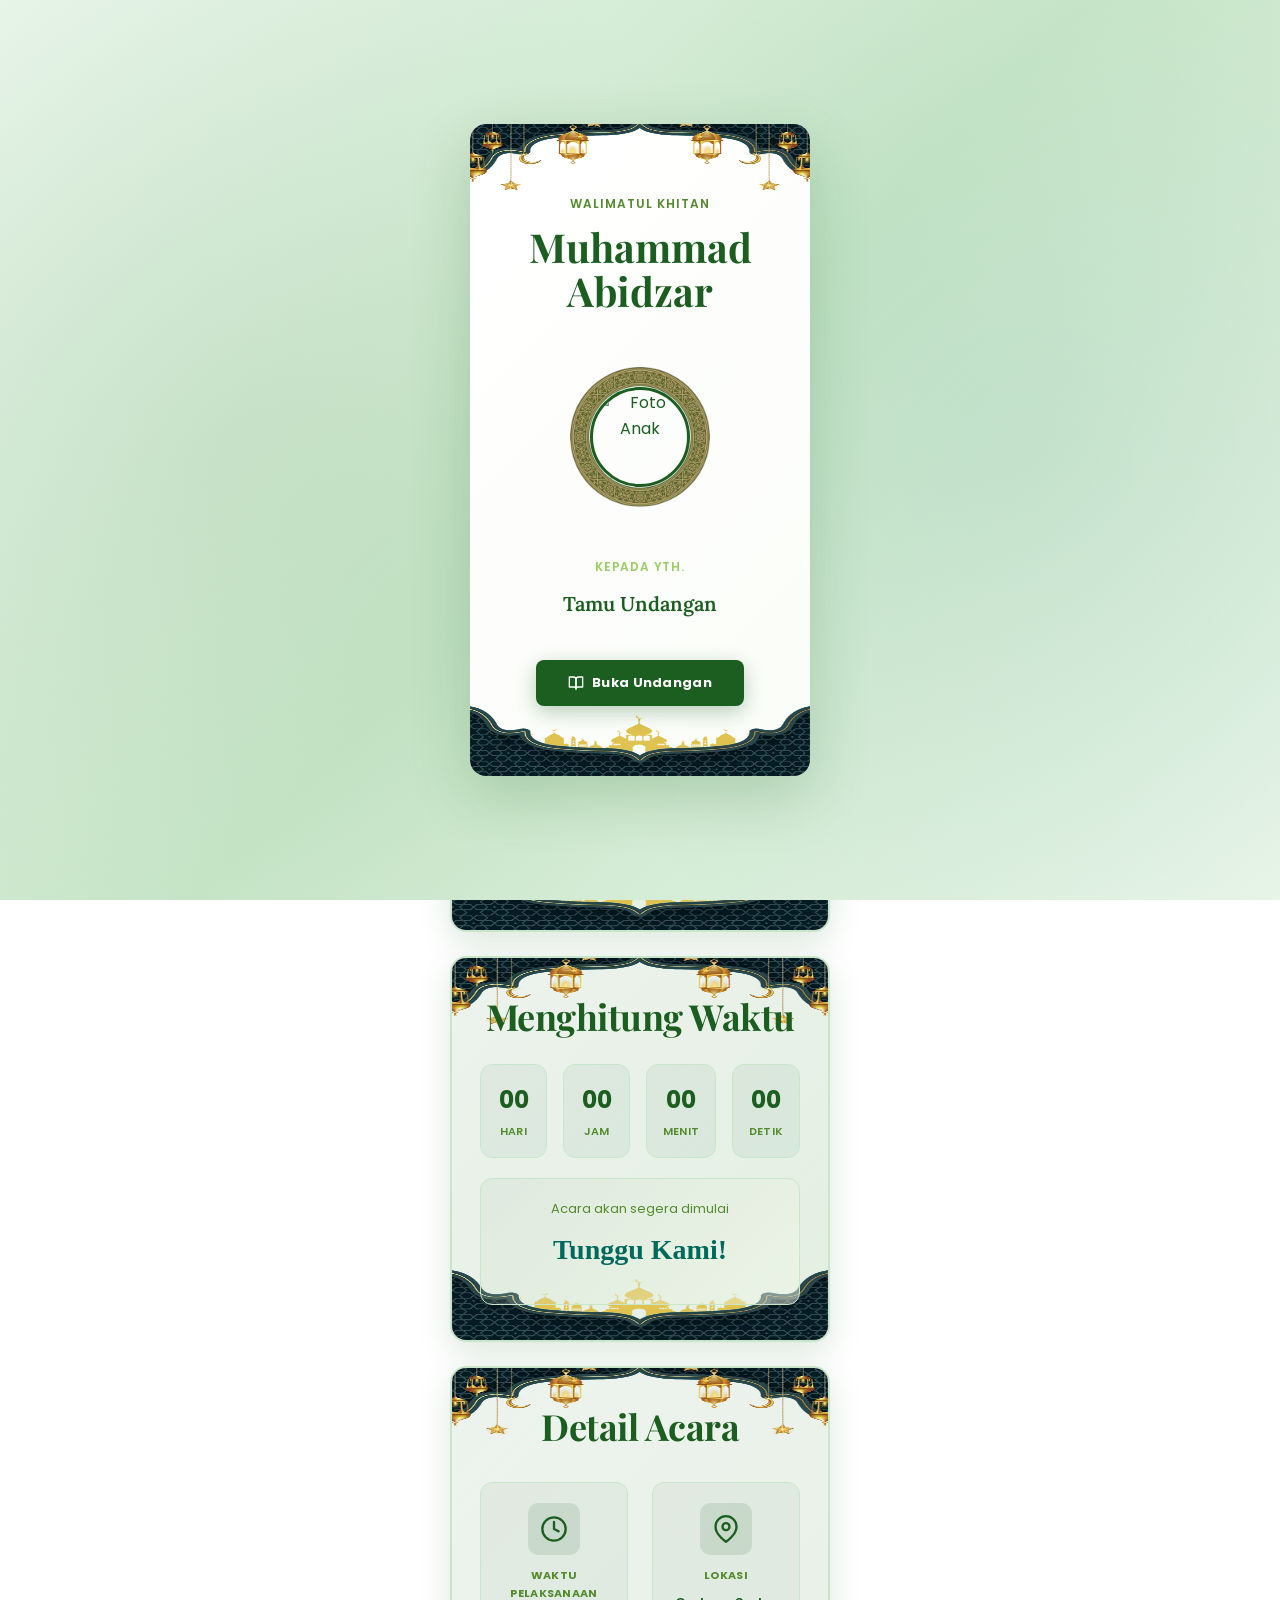
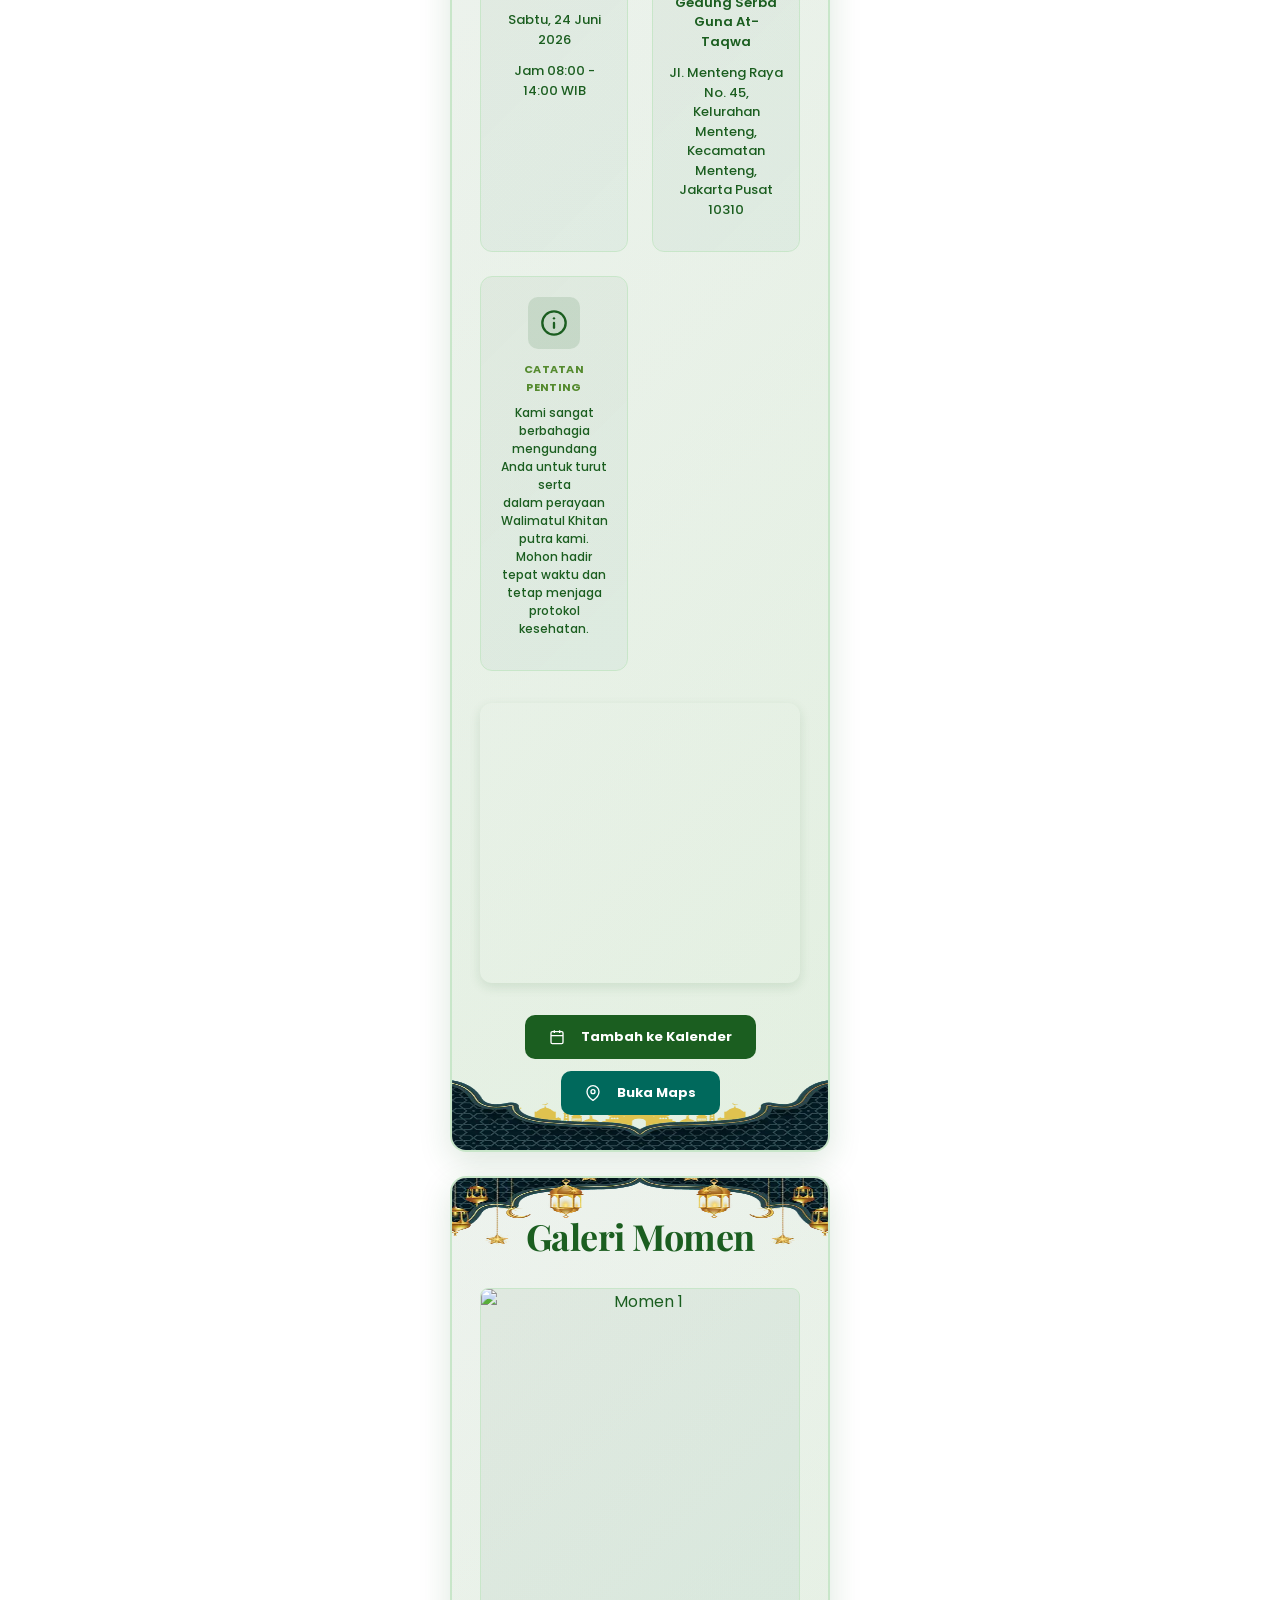
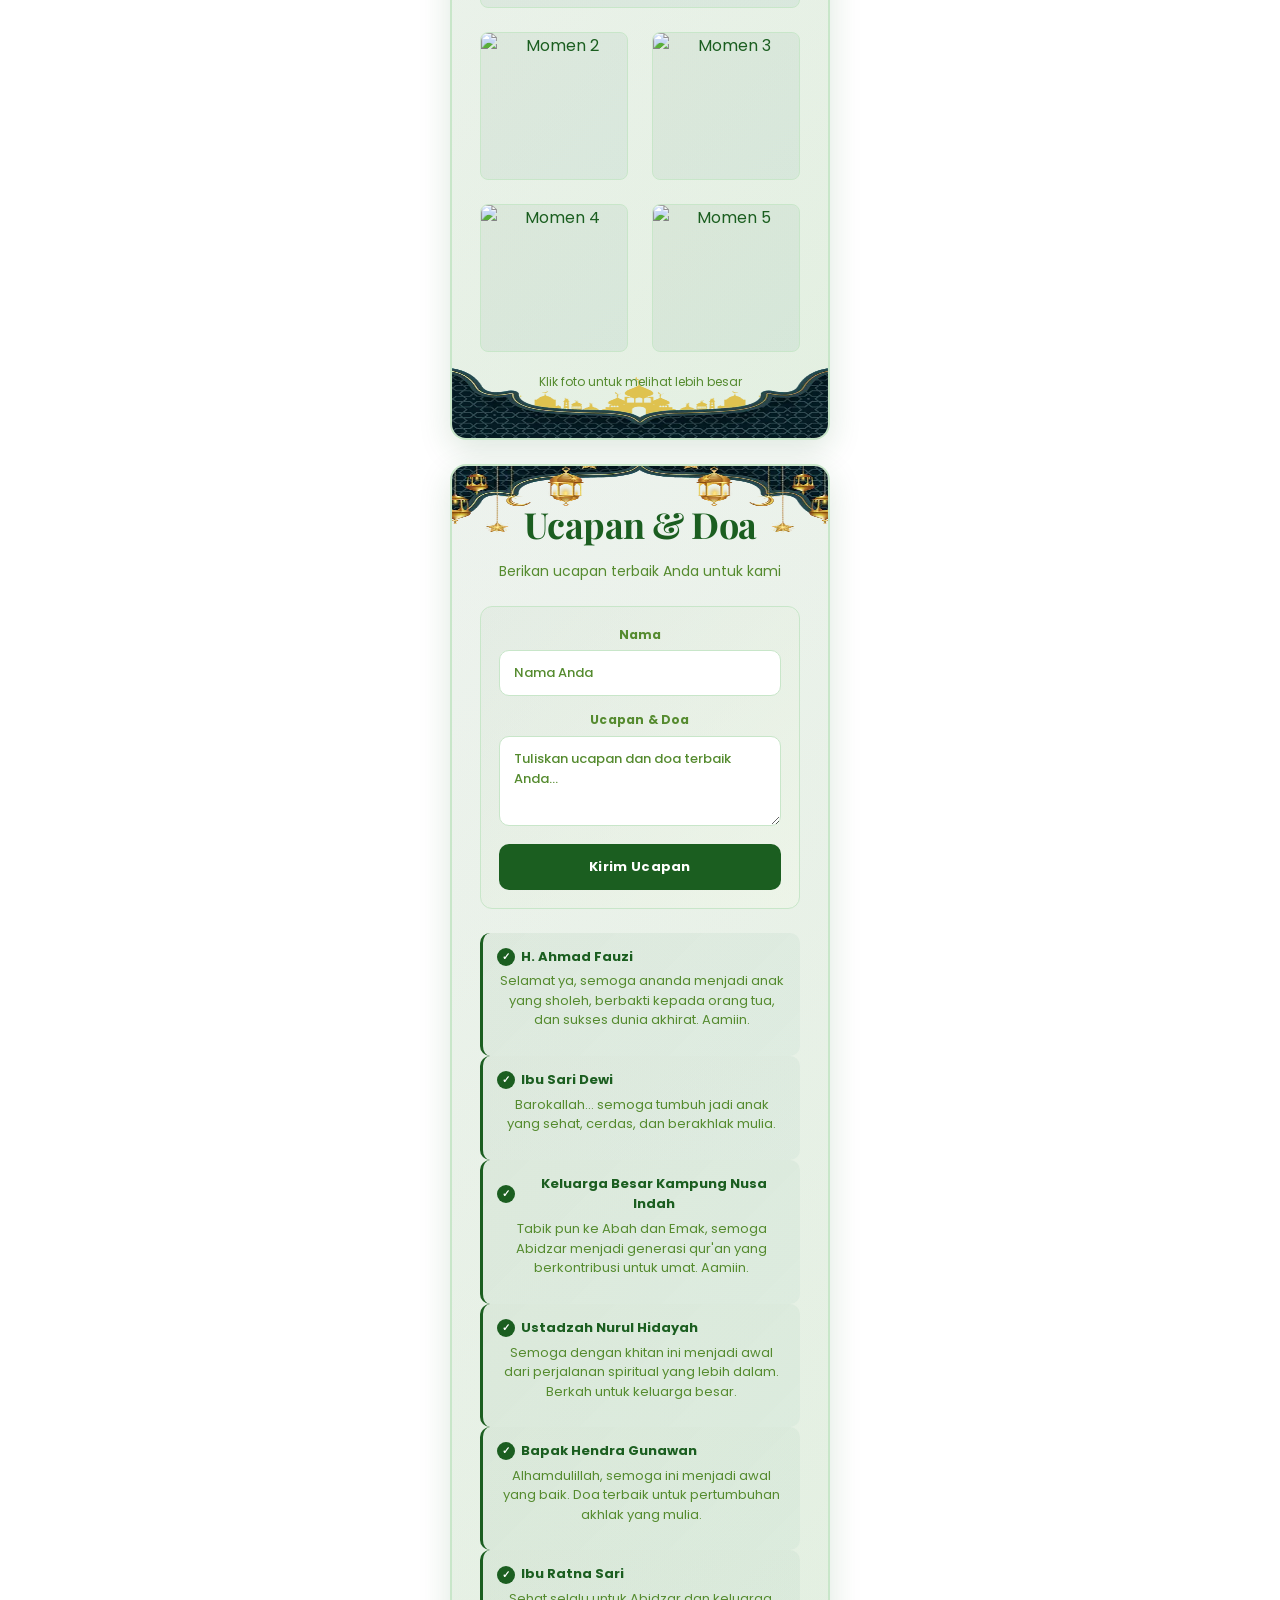
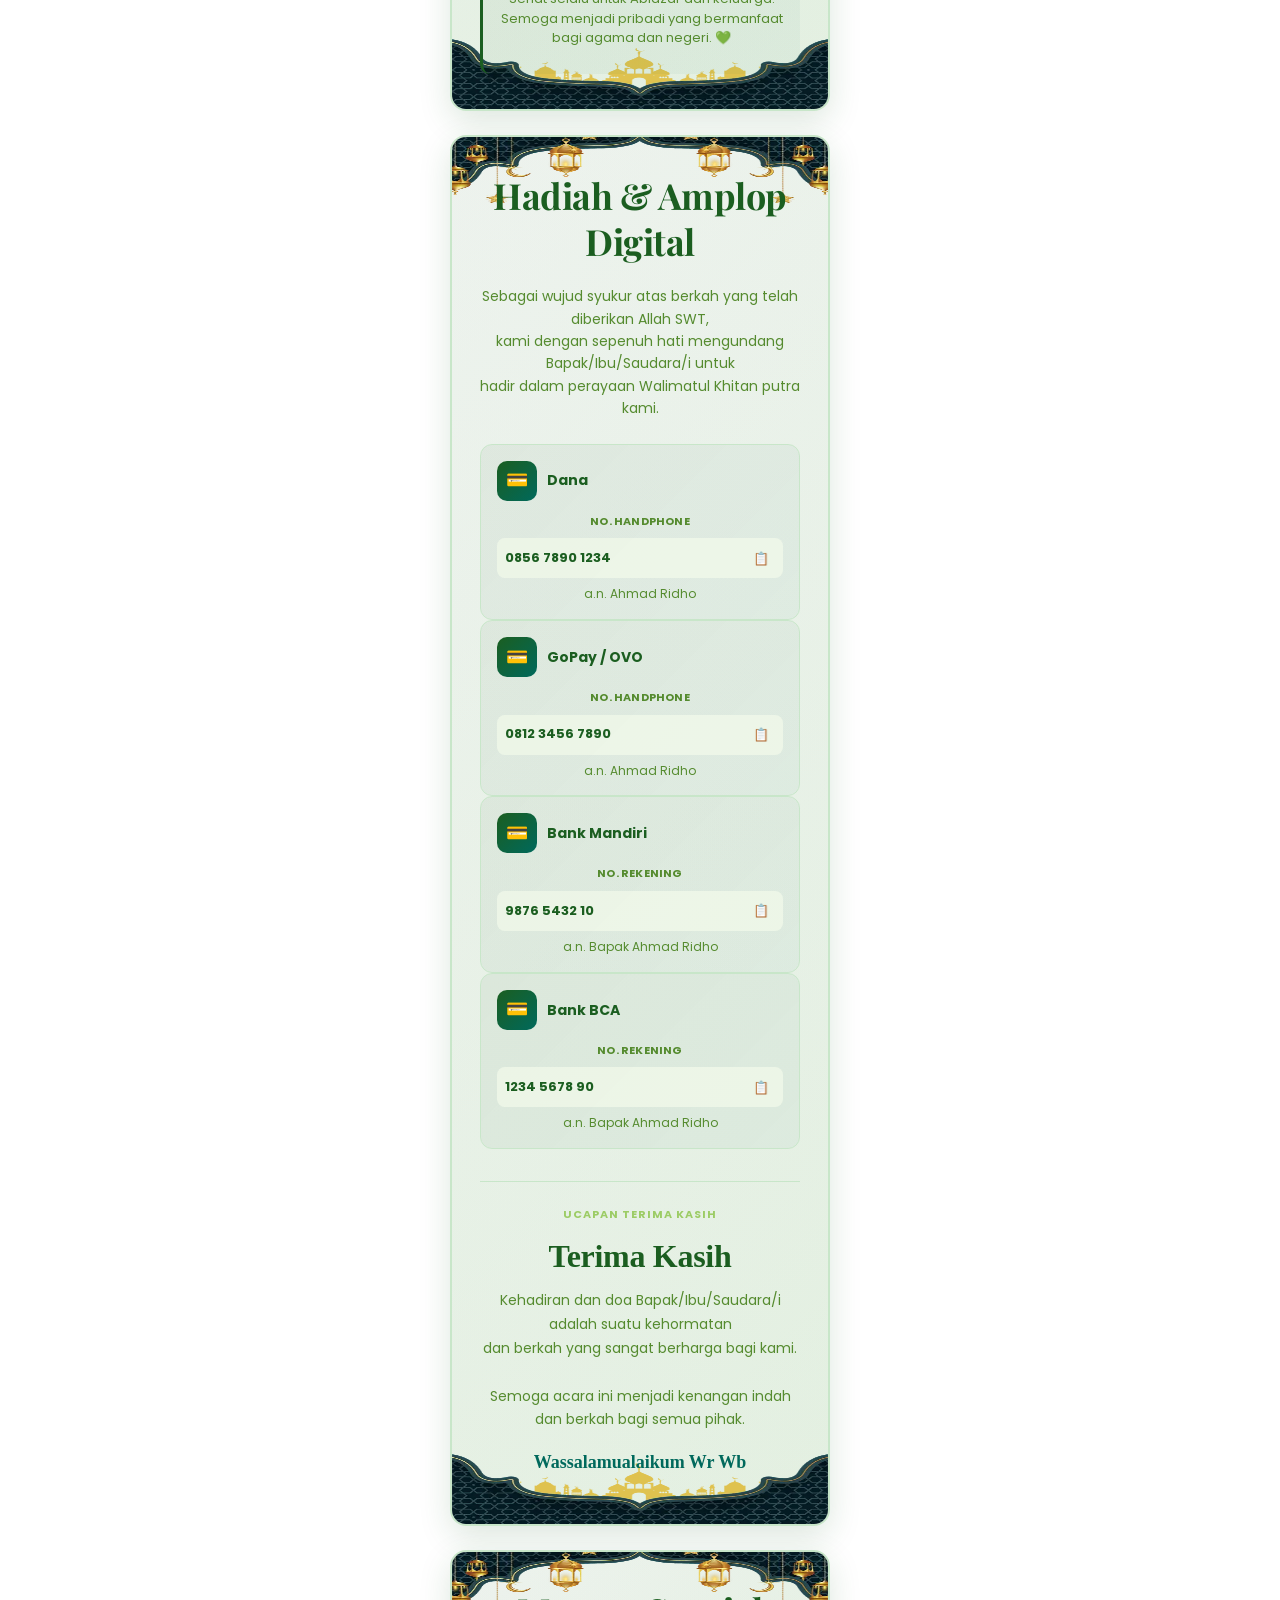
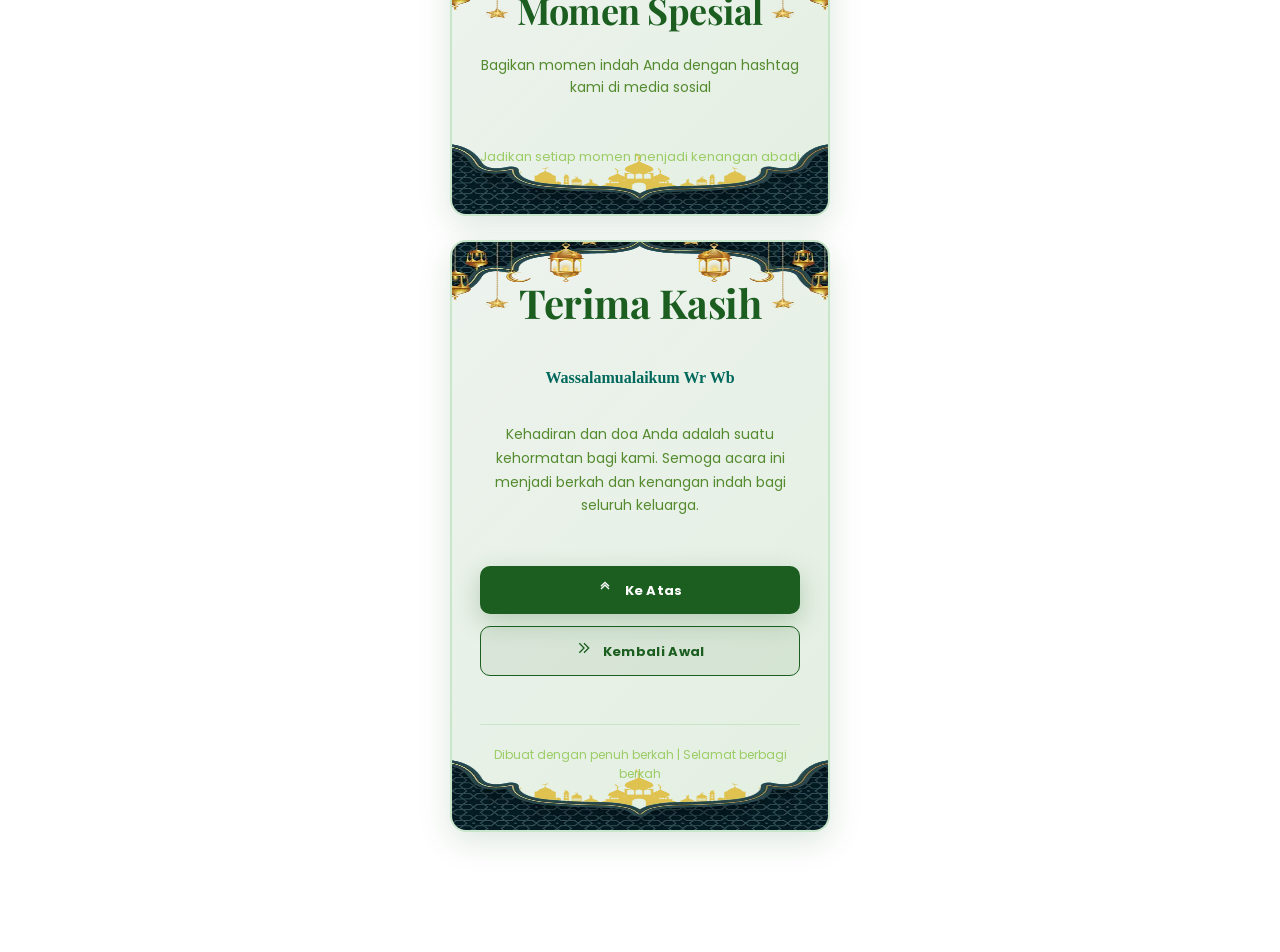
==== index.html @ 5a7cc13f "first commit" ====
<!DOCTYPE html>
<html lang="id">

<head>
    <meta charset="UTF-8">
    <meta name="viewport" content="width=device-width, initial-scale=1.0">
    <title>Walimatul Khitan - Modern Design</title>

    <!-- Google Fonts - Modern & Fresh -->
    <link rel="preconnect" href="https://fonts.googleapis.com">
    <link rel="preconnect" href="https://fonts.gstatic.com" crossorigin>
    <link href="https://fonts.googleapis.com/css2?family=Poppins:wght@300;400;500;600;700&family=Playfair+Display:wght@600;700;800&family=Lora:wght@400;500;600&display=swap"
          rel="stylesheet">

    <!-- Base & shared styles -->
    <link rel="stylesheet" href="css/base.css">
    <link rel="stylesheet" href="css/typography.css">

    <!-- Animations -->
    <link rel="stylesheet" href="css/animations.css">

    <!-- UI Controls (bottom nav, floating sidebar) -->
    <link rel="stylesheet" href="css/ui-controls.css">

    <!-- Cover / splash screen -->
    <link rel="stylesheet" href="css/cover.css">

    <!-- Per-section styles -->
    <link rel="stylesheet" href="css/section1.css">
    <link rel="stylesheet" href="css/section2.css">
    <link rel="stylesheet" href="css/section3.css">
    <link rel="stylesheet" href="css/section4.css">
    <link rel="stylesheet" href="css/section5.css">
    <link rel="stylesheet" href="css/section6.css">
    <link rel="stylesheet" href="css/section7.css">
    <link rel="stylesheet" href="css/section8.css">
</head>

<body class="cover-active">

    <!-- Scroll progress bar -->
    <div id="scroll-progress">
        <div id="scroll-progress-bar"></div>
    </div>

    <!-- Bottom Navigation Bar — 5 tab -->
    <nav id="bottom-nav" role="navigation" aria-label="Navigasi section">
        <ul class="bnav-list">
            <li class="bnav-item">
                <button class="bnav-btn active" data-section="section-1" onclick="navTo('section-1',this)" aria-label="Sampul">
                    <svg viewBox="0 0 24 24" fill="none" stroke-width="1.8" stroke-linecap="round" stroke-linejoin="round">
                        <path d="M3 9l9-7 9 7v11a2 2 0 01-2 2H5a2 2 0 01-2-2z"/>
                        <polyline points="9 22 9 12 15 12 15 22"/>
                    </svg>
                    <span class="bnav-label">Sampul</span>
                </button>
            </li>
            <li class="bnav-item">
                <button class="bnav-btn" data-section="section-3" onclick="navTo('section-3',this)" aria-label="Acara">
                    <svg viewBox="0 0 24 24" fill="none" stroke-width="1.8" stroke-linecap="round" stroke-linejoin="round">
                        <rect x="3" y="4" width="18" height="18" rx="2"/>
                        <line x1="16" y1="2" x2="16" y2="6"/>
                        <line x1="8"  y1="2" x2="8"  y2="6"/>
                        <line x1="3"  y1="10" x2="21" y2="10"/>
                    </svg>
                    <span class="bnav-label">Acara</span>
                </button>
            </li>
            <li class="bnav-item">
                <button class="bnav-btn" data-section="section-4" onclick="navTo('section-4',this)" aria-label="Galeri">
                    <svg viewBox="0 0 24 24" fill="none" stroke-width="1.8" stroke-linecap="round" stroke-linejoin="round">
                        <rect x="3" y="3" width="18" height="18" rx="2"/>
                        <circle cx="8.5" cy="8.5" r="1.5"/>
                        <polyline points="21 15 16 10 5 21"/>
                    </svg>
                    <span class="bnav-label">Galeri</span>
                </button>
            </li>
            <li class="bnav-item">
                <button class="bnav-btn" data-section="section-5" onclick="navTo('section-5',this)" aria-label="Ucapan">
                    <svg viewBox="0 0 24 24" fill="none" stroke-width="1.8" stroke-linecap="round" stroke-linejoin="round">
                        <path d="M21 15a2 2 0 01-2 2H7l-4 4V5a2 2 0 012-2h14a2 2 0 012 2z"/>
                    </svg>
                    <span class="bnav-label">Ucapan</span>
                </button>
            </li>
            <li class="bnav-item">
                <button class="bnav-btn" data-section="section-6" onclick="navTo('section-6',this)" aria-label="Hadiah">
                    <svg viewBox="0 0 24 24" fill="none" stroke-width="1.8" stroke-linecap="round" stroke-linejoin="round">
                        <polyline points="20 12 20 22 4 22 4 12"/>
                        <rect x="2" y="7" width="20" height="5"/>
                        <line x1="12" y1="22" x2="12" y2="7"/>
                        <path d="M12 7H7.5a2.5 2.5 0 010-5C11 2 12 7 12 7z"/>
                        <path d="M12 7h4.5a2.5 2.5 0 000-5C13 2 12 7 12 7z"/>
                    </svg>
                    <span class="bnav-label">Hadiah</span>
                </button>
            </li>
        </ul>
    </nav>

    <!-- Floating Right — 3 tombol -->
    <div id="floating-sidebar" role="complementary" aria-label="Kontrol tambahan">
        <button class="fsb-btn" id="btn-scroll-top" onclick="smoothScrollTop()" data-tip="Ke atas" aria-label="Scroll ke atas">
            <svg viewBox="0 0 24 24" fill="none" stroke-width="2.2" stroke-linecap="round" stroke-linejoin="round">
                <polyline points="18 15 12 9 6 15"/>
            </svg>
        </button>
        <button class="fsb-btn" id="btn-music" onclick="toggleMusic()" data-tip="Putar musik" aria-label="Putar / pause musik">
            <svg viewBox="0 0 24 24" fill="none" stroke-width="2" stroke-linecap="round" stroke-linejoin="round">
                <path d="M9 18V5l12-2v13"/>
                <circle cx="6" cy="18" r="3"/>
                <circle cx="18" cy="16" r="3"/>
            </svg>
        </button>
        <button class="fsb-btn" id="btn-autoscroll" onclick="toggleAutoScroll()" data-tip="Auto scroll" aria-label="Auto scroll">
            <svg viewBox="0 0 24 24" fill="none" stroke-width="2" stroke-linecap="round" stroke-linejoin="round">
                <line x1="12" y1="5" x2="12" y2="19"/>
                <polyline points="19 12 12 19 5 12"/>
            </svg>
        </button>
    </div>

    <!-- Toast -->
    <div class="toast" id="toast"></div>

    <!-- Audio -->
    <audio id="bg-music" loop preload="none">
        <source src="assets/music.mp3" type="audio/mpeg">
    </audio>

    <!-- sections di-inject oleh loader.js ke dalam #app -->
    <script src="js/data.js"></script>
    <script src="js/loader.js"></script>
    <script src="js/animations.js"></script>
    <script src="js/ui-controls.js"></script>
    <script src="js/main.js"></script>
    <script src="js/data-renderer.js"></script>

</body>

</html>
---- css/base.css ----
/* ==============================================
   BASE — Islamic Theme with Green Palette
   Variables, reset, body, card, decorations
   ============================================== */

@import url('https://fonts.googleapis.com/css2?family=Poppins:wght@300;400;500;600;700&family=Playfair+Display:wght@600;700;800&family=Lora:wght@400;500;600&display=swap');

:root {
    /* Islamic Green Palette */
    --primary: #1b5e20;          /* Deep Islamic Green */
    --primary-light: #2e7d32;    /* Medium Green */
    --primary-lighter: #4caf50;  /* Light Green */
    
    --secondary: #00695c;        /* Teal Green */
    --accent: #1b5e20;           /* Primary Green */
    --accent-light: #c8e6c9;     /* Very Light Green */
    
    --gold: #d4af37;             /* Islamic Gold Accent */
    --gold-light: #f0e68c;       /* Light Gold */
    
    --success: #2e7d32;          /* Success Green */
    --warning: #f57c00;          /* Warm Orange */
    
    --bg-light: #f1f8e9;         /* Very light green tint */
    --bg-white: #ffffff;
    --text-dark: #1b5e20;        /* Deep green for text */
    --text-soft: #558b2f;        /* Medium green for secondary */
    --text-lighter: #9ccc65;     /* Light green for tertiary */
    
    --border-light: #c8e6c9;     /* Light green border */
    --border-dark: #81c784;      /* Darker green border */
    
    /* Refined Gradients - Islamic */
    --gradient-subtle: linear-gradient(135deg, rgba(27, 94, 32, 0.08) 0%, rgba(0, 105, 92, 0.06) 100%);
    --gradient-accent: linear-gradient(135deg, #1b5e20 0%, #00695c 100%);
    --gradient-gold: linear-gradient(135deg, #d4af37 0%, #b8941e 100%);
    
    /* Glass Effect - Refined */
    --glass-bg: rgba(255, 255, 255, 0.96);
    --glass-border: rgba(27, 94, 32, 0.08);
    
    /* Shadows - Elegant Islamic */
    --shadow-sm: 0 1px 3px rgba(27, 94, 32, 0.10);
    --shadow-md: 0 4px 12px rgba(27, 94, 32, 0.12);
    --shadow-lg: 0 10px 32px rgba(27, 94, 32, 0.15);
    --shadow-xl: 0 16px 48px rgba(27, 94, 32, 0.18);
}

* {
    box-sizing: border-box;
    margin: 0;
    padding: 0;
}

html, body {
    overflow-x: clip;
}

body {
    background: linear-gradient(135deg, #f1f8e9 0%, #e8f5e9 50%, #f1f8e9 100%);
    min-height: 100vh;
    font-family: 'Poppins', -apple-system, BlinkMacSystemFont, 'Segoe UI', sans-serif;
    color: var(--text-dark);
    font-weight: 400;
    position: relative;
    z-index: 0;
    
    background-attachment: fixed;
}

/* Subtle animated background pattern */
body::before {
    content: '';
    position: fixed;
    inset: 0;
    background-image: 
        radial-gradient(circle at 20% 50%, rgba(27, 94, 32, 0.04) 0%, transparent 50%),
        radial-gradient(circle at 80% 80%, rgba(0, 105, 92, 0.04) 0%, transparent 50%);
    pointer-events: none;
    z-index: 0;
}

/* centering wrapper untuk semua card */
#app {
    display: flex;
    flex-direction: column;
    align-items: center;
    width: 100%;
    padding: 20px 16px 120px;
    box-sizing: border-box;
    position: relative;
    z-index: 1;
}

/* ── CARD — Islamic Design with Decorations ── */
.card {
    position: relative;
    width: 380px;
    max-width: 94vw;
    border-radius: 16px;
    box-shadow: var(--shadow-lg);
    overflow: hidden;
    margin-bottom: 12px;
    margin-top: 12px;
    backdrop-filter: blur(4px);
    border: 2px solid var(--border-light);
    transition: all 0.4s cubic-bezier(0.4, 0, 0.2, 1);
    animation: cardSlideUp 0.6s cubic-bezier(0.4, 0, 0.2, 1) backwards;
    background: linear-gradient(135deg, rgba(255, 255, 255, 0.98) 0%, rgba(255, 255, 255, 0.95) 100%);
}

.card:nth-child(1) { animation-delay: 0.1s; }
.card:nth-child(2) { animation-delay: 0.2s; }
.card:nth-child(3) { animation-delay: 0.3s; }
.card:nth-child(4) { animation-delay: 0.4s; }
.card:nth-child(5) { animation-delay: 0.5s; }

@keyframes cardSlideUp {
    from {
        opacity: 0;
        transform: translateY(24px);
    }
    to {
        opacity: 1;
        transform: translateY(0);
    }
}

.card:hover {
    transform: translateY(-6px);
    box-shadow: var(--shadow-xl);
    border-color: var(--primary-light);
}

.card:last-of-type {
    margin-bottom: 0;
}

/* Modern gradient bg untuk card */
.card-bg {
    position: absolute;
    inset: 0;
    background: linear-gradient(135deg, #ffffff 0%, #f1f8e9 100%);
    z-index: 0;
    border-radius: 16px;
}

/* Subtle accent border */
.card-border {
    position: absolute;
    inset: 0;
    background: var(--gradient-subtle);
    z-index: 1;
    pointer-events: none;
    border-radius: 16px;
}

/* ── ISLAMIC DECORATIONS - Top & Bottom ── */
.floral {
    position: absolute;
    width: 100%;
    z-index: 2;
    pointer-events: none;
    background-repeat: no-repeat;
    left: 0;
    right: 0;
    margin: 0;
    padding: 0;
    display: block;
    line-height: 0;
}

/* Top decoration - nempel rapat ke atas */
.floral.top {
    top: 0;
    height: 70px;
    background-image: url('../assets/top.png');
    background-size: 100% 100%;
    background-position: top center;
}

/* Bottom decoration - nempel rapat ke bawah */
.floral.bottom {
    bottom: 0;
    height: 70px;
    background-image: url('../assets/bottom.png');
    background-size: 100% 100%;
    background-position: bottom center;
}

/* ── SECTION INNER ── */
.section-inner {
    position: relative;
    z-index: 3;
    padding: 35px 28px 35px;
    text-align: center;
}

/* Smooth scroll behavior */
html {
    scroll-behavior: smooth;
}

/* Selection style */
::selection {
    background: var(--primary);
    color: white;
}

::-webkit-scrollbar {
    width: 8px;
}

::-webkit-scrollbar-track {
    background: rgba(27, 94, 32, 0.05);
}

::-webkit-scrollbar-thumb {
    background: var(--primary);
    border-radius: 4px;
}

::-webkit-scrollbar-thumb:hover {
    background: var(--primary-light);
}
---- css/typography.css ----
/* ==============================================
   TYPOGRAPHY — Islamic Theme
   Playfair Display (elegant serif), Poppins (modern sans), Lora (classic serif)
   ============================================== */

/* Headings - Playfair Display (Elegant & Classical) */
h1, h2, h3, h4, h5, h6 {
    font-family: 'Playfair Display', serif;
    color: var(--text-dark);
    line-height: 1.3;
    letter-spacing: -0.3px;
    font-weight: 700;
}

h1 {
    font-size: 48px;
    font-weight: 800;
    letter-spacing: -0.8px;
}

h2 {
    font-size: 36px;
    font-weight: 700;
    letter-spacing: -0.5px;
}

h3 {
    font-size: 28px;
    font-weight: 700;
    letter-spacing: -0.3px;
}

h4 {
    font-size: 22px;
    font-weight: 700;
    letter-spacing: -0.2px;
}

h5 {
    font-size: 18px;
    font-weight: 600;
    letter-spacing: 0px;
}

h6 {
    font-size: 16px;
    font-weight: 600;
    letter-spacing: 0px;
}

/* Body text - Poppins (Modern & Clean) */
body, p, li, span {
    font-family: 'Poppins', -apple-system, BlinkMacSystemFont, 'Segoe UI', sans-serif;
    line-height: 1.6;
}

p {
    font-size: 14px;
    color: var(--text-soft);
    margin-bottom: 12px;
    font-weight: 400;
}

p.large {
    font-size: 16px;
    color: var(--text-dark);
    font-weight: 500;
    line-height: 1.7;
}

p.small {
    font-size: 12px;
    color: var(--text-lighter);
    font-weight: 400;
}

/* Decorative titles - Islamic style */
.title-islamic {
    font-family: 'Playfair Display', serif;
    font-size: 32px;
    font-weight: 700;
    color: var(--primary);
    letter-spacing: -0.5px;
}

/* Subtitle - Islamic style */
.subtitle-islamic {
    font-family: 'Lora', serif;
    font-size: 24px;
    font-weight: 600;
    color: var(--secondary);
    letter-spacing: -0.2px;
}

/* Accent text - Green Islamic */
.text-accent {
    color: var(--accent);
    font-weight: 600;
}

.text-primary {
    color: var(--primary);
    font-weight: 600;
}

.text-gold {
    color: var(--gold);
    font-weight: 600;
}

/* Label styles */
.label-lg {
    font-size: 12px;
    font-weight: 700;
    letter-spacing: 0.8px;
    text-transform: uppercase;
    color: var(--text-soft);
    font-family: 'Poppins', sans-serif;
}

.label-sm {
    font-size: 11px;
    font-weight: 700;
    letter-spacing: 1px;
    text-transform: uppercase;
    color: var(--text-lighter);
    font-family: 'Poppins', sans-serif;
}

/* Islamic verse style */
.verse-islamic {
    font-family: 'Lora', serif;
    font-size: 16px;
    font-style: italic;
    color: var(--primary);
    line-height: 1.8;
    margin: 16px 0;
    padding: 12px 0;
    border-top: 2px solid var(--accent-light);
    border-bottom: 2px solid var(--accent-light);
}

/* Links */
a {
    color: var(--accent);
    text-decoration: none;
    font-weight: 600;
    transition: all 0.2s ease;
    border-bottom: 1px solid transparent;
}

a:hover {
    color: var(--primary);
    border-bottom-color: var(--accent);
}

/* Responsive typography */
@media (max-width: 480px) {
    h1 { font-size: 36px; }
    h2 { font-size: 28px; }
    h3 { font-size: 22px; }
    h4 { font-size: 18px; }
    
    .title-islamic { font-size: 24px; }
    .subtitle-islamic { font-size: 18px; }
    
    p { font-size: 13px; }
    p.large { font-size: 15px; }
}
---- css/animations.css ----
/* ==============================================
   ANIMATIONS — Smooth Islamic Theme Animations
   ============================================== */

/* Entrance animations */
@keyframes fadeInUp {
    from {
        opacity: 0;
        transform: translateY(20px);
    }
    to {
        opacity: 1;
        transform: translateY(0);
    }
}

@keyframes fadeIn {
    from { opacity: 0; }
    to { opacity: 1; }
}

@keyframes slideInLeft {
    from {
        opacity: 0;
        transform: translateX(-20px);
    }
    to {
        opacity: 1;
        transform: translateX(0);
    }
}

@keyframes slideInRight {
    from {
        opacity: 0;
        transform: translateX(20px);
    }
    to {
        opacity: 1;
        transform: translateX(0);
    }
}

@keyframes scaleIn {
    from {
        opacity: 0;
        transform: scale(0.95);
    }
    to {
        opacity: 1;
        transform: scale(1);
    }
}

/* Pulse & attention animations */
@keyframes pulse {
    0%, 100% {
        opacity: 1;
    }
    50% {
        opacity: 0.5;
    }
}

@keyframes glow {
    0%, 100% {
        box-shadow: 0 0 0 0 rgba(27, 94, 32, 0.4);
    }
    50% {
        box-shadow: 0 0 0 10px rgba(27, 94, 32, 0);
    }
}

/* Bounce animations */
@keyframes bounce {
    0%, 100% {
        transform: translateY(0);
    }
    50% {
        transform: translateY(-8px);
    }
}

@keyframes wiggle {
    0%, 100% {
        transform: rotate(0deg);
    }
    25% {
        transform: rotate(-1deg);
    }
    75% {
        transform: rotate(1deg);
    }
}

/* Rotate animations */
@keyframes spin {
    from {
        transform: rotate(0deg);
    }
    to {
        transform: rotate(360deg);
    }
}

/* Float animation */
@keyframes float {
    0%, 100% {
        transform: translateY(0px);
    }
    50% {
        transform: translateY(-10px);
    }
}

/* Slide from top */
@keyframes slideFromTop {
    from {
        opacity: 0;
        transform: translateY(-30px);
    }
    to {
        opacity: 1;
        transform: translateY(0);
    }
}

/* Slide from bottom */
@keyframes slideFromBottom {
    from {
        opacity: 0;
        transform: translateY(30px);
    }
    to {
        opacity: 1;
        transform: translateY(0);
    }
}

/* Utility animation classes */
.animate-fade-in-up {
    animation: fadeInUp 0.6s cubic-bezier(0.4, 0, 0.2, 1);
}

.animate-fade-in {
    animation: fadeIn 0.4s ease;
}

.animate-slide-in-left {
    animation: slideInLeft 0.5s cubic-bezier(0.4, 0, 0.2, 1);
}

.animate-slide-in-right {
    animation: slideInRight 0.5s cubic-bezier(0.4, 0, 0.2, 1);
}

.animate-scale-in {
    animation: scaleIn 0.4s cubic-bezier(0.4, 0, 0.2, 1);
}

.animate-pulse {
    animation: pulse 2s cubic-bezier(0.4, 0, 0.6, 1) infinite;
}

.animate-glow {
    animation: glow 2s infinite;
}

.animate-bounce {
    animation: bounce 1s cubic-bezier(0.4, 0, 0.6, 1) infinite;
}

.animate-spin {
    animation: spin 2s linear infinite;
}

.animate-float {
    animation: float 3s ease-in-out infinite;
}

.animate-wiggle {
    animation: wiggle 0.5s ease-in-out;
}

/* Stagger delays */
.stagger-1 { animation-delay: 0.1s; }
.stagger-2 { animation-delay: 0.2s; }
.stagger-3 { animation-delay: 0.3s; }
.stagger-4 { animation-delay: 0.4s; }
.stagger-5 { animation-delay: 0.5s; }

/* Transition utilities */
.transition-smooth {
    transition: all 0.3s cubic-bezier(0.4, 0, 0.2, 1);
}

.transition-fast {
    transition: all 0.15s ease;
}

.transition-slow {
    transition: all 0.5s cubic-bezier(0.4, 0, 0.2, 1);
}

/* Islamic theme animation enhancements */
.anim-card {
    animation: fadeInUp 0.6s cubic-bezier(0.4, 0, 0.2, 1) backwards;
}

.anim-title {
    animation: slideFromTop 0.6s cubic-bezier(0.4, 0, 0.2, 1);
}

.anim-photo {
    animation: scaleIn 0.5s cubic-bezier(0.4, 0, 0.2, 1);
}

.anim-fade {
    animation: fadeIn 0.5s ease;
}

.anim-left {
    animation: slideInLeft 0.5s cubic-bezier(0.4, 0, 0.2, 1);
}

.anim-right {
    animation: slideInRight 0.5s cubic-bezier(0.4, 0, 0.2, 1);
}

.anim-pop {
    animation: scaleIn 0.4s cubic-bezier(0.4, 0, 0.2, 1);
}

.anim-scale {
    animation: scaleIn 0.5s cubic-bezier(0.4, 0, 0.2, 1);
}

.anim {
    opacity: 0;
}

.anim-in {
    animation: fadeInUp 0.6s cubic-bezier(0.4, 0, 0.2, 1) forwards;
}

/* Delay utilities for anim-in */
.anim-delay-1 { animation-delay: 0.1s; }
.anim-delay-2 { animation-delay: 0.2s; }
.anim-delay-3 { animation-delay: 0.3s; }
.anim-delay-4 { animation-delay: 0.4s; }
.anim-delay-5 { animation-delay: 0.5s; }
---- css/ui-controls.css ----
/* ==============================================
   UI CONTROLS — Modern bottom nav & floating sidebar
   ============================================== */

/* ── SCROLL PROGRESS BAR ── */
#scroll-progress {
    position: fixed;
    top: 0;
    left: 0;
    width: 100%;
    height: 3px;
    background: transparent;
    z-index: 999;
    opacity: 1;
    transition: opacity 0.3s ease;
}

#scroll-progress-bar {
    height: 100%;
    background: var(--accent);
    width: 0%;
    transition: width 0.1s ease;
    box-shadow: 0 0 10px rgba(27, 94, 32, 0.5);
}

/* ── BOTTOM NAVIGATION BAR ── */
#bottom-nav {
    position: fixed;
    bottom: 0;
    left: 0;
    right: 0;
    z-index: 990;
    background: rgba(255, 255, 255, 0.98);
    backdrop-filter: blur(8px);
    border-top: 2px solid var(--border-light);
    box-shadow: 0 -4px 16px rgba(27, 94, 32, 0.10);
    opacity: 1;
    transform: translateY(0);
    transition: opacity 0.3s ease, transform 0.4s cubic-bezier(0.22, 1, 0.36, 1);
}

.bnav-list {
    display: flex;
    list-style: none;
    justify-content: space-around;
    align-items: center;
    height: 70px;
    width: 100%;
    padding: 8px 0;
}

.bnav-item {
    flex: 1;
    display: flex;
    justify-content: center;
    align-items: center;
}

.bnav-btn {
    display: flex;
    flex-direction: column;
    align-items: center;
    justify-content: center;
    gap: 4px;
    background: transparent;
    border: none;
    cursor: pointer;
    padding: 8px 12px;
    border-radius: 10px;
    transition: all 0.3s cubic-bezier(0.4, 0, 0.2, 1);
    color: var(--text-soft);
    font-size: 11px;
    font-weight: 600;
    letter-spacing: 0.3px;
    text-transform: uppercase;
    position: relative;
}

.bnav-btn svg {
    width: 24px;
    height: 24px;
    stroke: currentColor;
    transition: all 0.3s ease;
}

.bnav-btn:hover {
    color: var(--accent);
    background: rgba(27, 94, 32, 0.08);
}

.bnav-btn.active {
    color: white;
    background: var(--accent);
    box-shadow: 0 2px 8px rgba(27, 94, 32, 0.25);
}

.bnav-btn.active svg {
    animation: slideInUp 0.4s ease;
}

.bnav-label {
    font-size: 10px;
    display: block;
    font-weight: 700;
}

/* ── FLOATING SIDEBAR ── */
#floating-sidebar {
    position: fixed;
    bottom: 90px;
    right: 20px;
    z-index: 980;
    display: flex;
    flex-direction: column;
    gap: 12px;
    opacity: 1;
    transition: opacity 0.35s ease;
}

.fsb-btn {
    width: 48px;
    height: 48px;
    border-radius: 12px;
    border: none;
    background: var(--accent);
    color: white;
    cursor: pointer;
    display: flex;
    align-items: center;
    justify-content: center;
    transition: all 0.3s cubic-bezier(0.4, 0, 0.2, 1);
    box-shadow: 0 4px 16px rgba(27, 94, 32, 0.25);
    position: relative;
    overflow: hidden;
}

.fsb-btn::before {
    content: '';
    position: absolute;
    inset: 0;
    background: rgba(255, 255, 255, 0.2);
    transform: scaleX(0);
    transform-origin: left;
    transition: transform 0.4s ease;
}

.fsb-btn:hover::before {
    transform: scaleX(1);
}

.fsb-btn svg {
    width: 22px;
    height: 22px;
    stroke: currentColor;
    stroke-width: 2;
    z-index: 1;
    transition: transform 0.3s ease;
}

.fsb-btn:hover {
    transform: translateY(-4px) scale(1.05);
    box-shadow: 0 8px 24px rgba(27, 94, 32, 0.35);
}

.fsb-btn:hover svg {
    transform: scale(1.1);
}

.fsb-btn:active {
    transform: translateY(-2px) scale(0.98);
}

/* Tooltip */
.fsb-btn[data-tip]::after {
    content: attr(data-tip);
    position: absolute;
    right: 56px;
    top: 50%;
    transform: translateY(-50%);
    background: var(--text-dark);
    color: white;
    padding: 6px 12px;
    border-radius: 8px;
    font-size: 11px;
    font-weight: 600;
    white-space: nowrap;
    opacity: 0;
    pointer-events: none;
    transition: opacity 0.3s ease;
    z-index: 10;
    letter-spacing: 0.2px;
}

.fsb-btn:hover::after {
    opacity: 1;
}

/* ── BUTTON STYLES — Universal ── */
button {
    font-family: 'DM Sans', -apple-system, BlinkMacSystemFont, sans-serif;
    font-weight: 600;
    border: none;
    cursor: pointer;
    transition: all 0.3s cubic-bezier(0.4, 0, 0.2, 1);
}

button:active {
    transform: scale(0.97);
}

/* ── INPUT STYLES ── */
input[type="text"],
input[type="email"],
textarea {
    font-family: 'DM Sans', sans-serif;
    padding: 12px 16px;
    border: 1.5px solid var(--border-light);
    border-radius: 12px;
    font-size: 14px;
    font-weight: 500;
    color: var(--text-dark);
    background: rgba(248, 249, 252, 0.5);
    transition: all 0.3s ease;
    outline: none;
}

input[type="text"]:focus,
input[type="email"]:focus,
textarea:focus {
    border-color: var(--primary);
    background: white;
    box-shadow: 0 0 0 3px rgba(102, 126, 234, 0.1);
}

input::placeholder,
textarea::placeholder {
    color: var(--text-soft);
}

textarea {
    resize: vertical;
    min-height: 100px;
    font-family: 'DM Sans', sans-serif;
}

/* ── RESPONSIVE ── */
@media (max-width: 768px) {
    #floating-sidebar {
        bottom: auto;
        top: 16px;
        right: 16px;
        flex-direction: row;
        gap: 8px;
    }

    .fsb-btn {
        width: 44px;
        height: 44px;
    }

    .fsb-btn[data-tip]::after {
        content: none;
    }

    #bottom-nav {
        height: 70px;
    }

    .bnav-btn {
        padding: 6px 8px;
        font-size: 10px;
    }

    .bnav-btn svg {
        width: 22px;
        height: 22px;
    }
}

@media (max-width: 480px) {
    #floating-sidebar {
        top: 12px;
        right: 12px;
        gap: 6px;
    }

    .fsb-btn {
        width: 40px;
        height: 40px;
    }

    .fsb-btn svg {
        width: 20px;
        height: 20px;
    }
}

/* ── ACTIVE STATE ANIMATIONS ── */
@keyframes pulse-ring {
    0% {
        box-shadow: 0 0 0 0 rgba(102, 126, 234, 0.7);
    }
    70% {
        box-shadow: 0 0 0 10px rgba(102, 126, 234, 0);
    }
    100% {
        box-shadow: 0 0 0 0 rgba(102, 126, 234, 0);
    }
}

.fsb-btn.active {
    animation: pulse-ring 2s infinite;
}

@keyframes slideInUp {
    from {
        transform: translateY(8px);
        opacity: 0;
    }
    to {
        transform: translateY(0);
        opacity: 1;
    }
}
---- css/cover.css ----
/* ==============================================
   COVER — Islamic Theme Splash Screen
   ============================================== */

/* ── Outer overlay ── */
#cover-overlay {
    position: fixed;
    inset: 0;
    z-index: 1000;
    display: flex;
    align-items: center;
    justify-content: center;
    padding: 20px;
    transition: opacity .6s ease, visibility .6s ease;
    background: linear-gradient(135deg, rgba(27, 94, 32, 0.7) 0%, rgba(0, 105, 92, 0.6) 100%);
    backdrop-filter: blur(4px);
}

#cover-overlay.hidden {
    opacity: 0;
    visibility: hidden;
    pointer-events: none;
}

/* bg latar dengan gradient Islamic */
#cover-outer-bg {
    position: absolute;
    inset: 0;
    background: linear-gradient(135deg, #e8f5e9 0%, #c8e6c9 50%, #e8f5e9 100%);
    z-index: 0;
}

#cover-outer-bg::after {
    content: '';
    position: absolute;
    inset: 0;
    background: radial-gradient(circle at 20% 50%, rgba(27, 94, 32, 0.08) 0%, transparent 50%),
                radial-gradient(circle at 80% 50%, rgba(0, 105, 92, 0.08) 0%, transparent 50%);
}

/* ── Card tengah ── */
#cover-card {
    position: relative;
    z-index: 1;
    width: 340px;
    max-width: 90vw;
    border-radius: 16px;
    overflow: hidden;
    box-shadow: 0 20px 60px rgba(27, 94, 32, 0.2);
    background: rgba(255, 255, 255, 0.98);
    backdrop-filter: blur(6px);
    border: none;
    animation: coverCardIn .7s cubic-bezier(.22, 1, .36, 1) both;
    margin-top: 50px;
    margin-bottom: 50px;
}

#cover-card::before {
    content: '';
    position: absolute;
    inset: 0;
    background: linear-gradient(135deg, rgba(255, 255, 255, 0.5) 0%, rgba(241, 248, 233, 0.3) 100%);
    z-index: 0;
    pointer-events: none;
}

@keyframes coverCardIn {
    from { 
        opacity: 0; 
        transform: translateY(40px) scale(0.95); 
    }
    to { 
        opacity: 1; 
        transform: translateY(0) scale(1); 
    }
}

/* ── Accent border ── */
#cover-card::after {
    content: '';
    position: absolute;
    inset: 1px;
    border: none;
    border-radius: 15px;
    pointer-events: none;
    z-index: -1;
}

/* ── Islamic Decorations ── */
.cv-floral-top {
    position: absolute;
    top: 0;
    left: 0;
    right: 0;
    width: 100%;
    height: 70px;
    z-index: 2;
    pointer-events: none;
    background-image: url('../assets/top.png');
    background-size: 100% 100%;
    background-repeat: no-repeat;
    background-position: top center;
    margin: 0;
    padding: 0;
    display: block;
    line-height: 0;
}

.cv-floral-bottom {
    position: absolute;
    bottom: 0;
    left: 0;
    right: 0;
    width: 100%;
    height: 70px;
    z-index: 2;
    pointer-events: none;
    background-image: url('../assets/bottom.png');
    background-size: 100% 100%;
    background-repeat: no-repeat;
    background-position: bottom center;
    margin: 0;
    padding: 0;
    display: block;
    line-height: 0;
}

/* ── Content ── */
#cover-content {
    position: relative;
    z-index: 2;
    padding: 70px 32px 70px;
    text-align: center;
}

#cv-event-label {
    font-family: 'Poppins', sans-serif;
    font-weight: 600;
    font-size: 12px;
    color: var(--text-soft);
    letter-spacing: 1px;
    text-transform: uppercase;
    animation: fadeInUp 0.7s ease 0.2s backwards;
}

#cv-name-cursive {
    font-family: 'Playfair Display', serif;
    font-size: 40px;
    font-weight: 700;
    color: var(--primary);
    margin-top: 8px;
    line-height: 1.1;
    animation: fadeInUp 0.7s ease 0.3s backwards;
}

/* ── Foto bulat dengan frame ── */
.cv-photo-wrap {
    position: relative;
    width: 200px;
    height: 200px;
    margin: 24px auto 20px;
    display: flex;
    align-items: center;
    justify-content: center;
    animation: fadeInUp 0.7s ease 0.4s backwards;
}

.cv-photo-frame {
    position: relative;
    width: 140px;
    height: 140px;
    background-image: url('../assets/frame.png');
    background-size: contain;
    background-repeat: no-repeat;
    background-position: center;
    display: flex;
    align-items: center;
    justify-content: center;
    z-index: 3;
}

.cv-photo-img {
    width: 100px;
    height: 100px;
    border-radius: 50%;
    object-fit: cover;
    border: 3px solid var(--accent);
    box-shadow: 0 0 20px rgba(27, 94, 32, 0.15);
}

/* ── Teks tamu ── */
#cv-kepada {
    font-family: 'Poppins', sans-serif;
    font-size: 12px;
    color: var(--text-lighter);
    letter-spacing: 0.8px;
    text-transform: uppercase;
    font-weight: 600;
    animation: fadeInUp 0.7s ease 0.5s backwards;
}

#cv-tamu {
    font-family: 'Lora', serif;
    font-weight: 600;
    font-size: 20px;
    color: var(--text-dark);
    margin-top: 6px;
    animation: fadeInUp 0.7s ease 0.55s backwards;
}

/* ── Tombol Buka Undangan ── */
#cv-btn-buka {
    display: inline-flex;
    align-items: center;
    justify-content: center;
    gap: 8px;
    background: var(--accent);
    color: white;
    font-family: 'Poppins', sans-serif;
    font-size: 13px;
    font-weight: 700;
    padding: 13px 32px;
    border: none;
    border-radius: 8px;
    margin-top: 28px;
    cursor: pointer;
    letter-spacing: 0.3px;
    box-shadow: 0 6px 20px rgba(27, 94, 32, 0.30);
    transition: all 0.3s cubic-bezier(0.4, 0, 0.2, 1);
    animation: fadeInUp 0.7s ease 0.6s backwards;
    position: relative;
    overflow: hidden;
}

#cv-btn-buka:hover {
    transform: translateY(-3px);
    box-shadow: 0 12px 40px rgba(27, 94, 32, 0.40);
}

#cv-btn-buka:active {
    transform: translateY(-1px);
}

/* ── Animasi keluar saat tombol diklik ── */
#cover-overlay.closing {
    animation: coverOut .5s ease forwards;
}

@keyframes coverOut {
    to { 
        opacity: 0; 
        transform: scale(1.04); 
        visibility: hidden; 
    }
}

@keyframes fadeInUp {
    from { opacity: 0; transform: translateY(12px); }
    to { opacity: 1; transform: translateY(0); }
}

/* ══════════════════════════════════════════════
   COVER ACTIVE — blokir semua UI selain tombol buka
   ══════════════════════════════════════════════ */

body.cover-active #bottom-nav {
    pointer-events: none;
    opacity: 0;
    transform: translateY(100%);
    transition: none;
}

body.cover-active #floating-sidebar {
    pointer-events: none;
    opacity: 0;
    transition: none;
}

body.cover-active #scroll-progress {
    opacity: 0;
    pointer-events: none;
    transition: none;
}

#bottom-nav {
    transition: transform .4s cubic-bezier(.22,1,.36,1), opacity .3s ease;
}

#floating-sidebar {
    transition: opacity .35s ease;
}

#scroll-progress {
    transition: opacity .3s ease;
}
---- css/section1.css ----
/* ==============================================
   SECTION 1 — Cover/Pembuka
   Islamic Theme
   ============================================== */

#section-1 {
    min-height: 100vh;
    display: flex;
    flex-direction: column;
    align-items: center;
    justify-content: center;
    padding: 40px 20px;
}

.section-1-content {
    width: 100%;
    max-width: 380px;
    text-align: center;
    animation: fadeInUp 0.8s cubic-bezier(0.4, 0, 0.2, 1);
}

.s1-title {
    font-family: 'Playfair Display', serif;
    font-size: 44px;
    font-weight: 700;
    color: var(--primary);
    margin-bottom: 12px;
    line-height: 1.1;
}

.s1-subtitle {
    font-family: 'Lora', serif;
    font-size: 32px;
    font-weight: 600;
    color: var(--secondary);
    margin-bottom: 20px;
    animation: fadeInUp 0.8s cubic-bezier(0.4, 0, 0.2, 1) 0.1s backwards;
}

.s1-description {
    font-size: 14px;
    color: var(--text-soft);
    line-height: 1.7;
    margin-bottom: 32px;
    animation: fadeInUp 0.8s cubic-bezier(0.4, 0, 0.2, 1) 0.2s backwards;
    font-family: 'Poppins', sans-serif;
}

/* ── Foto dengan frame ── */
.s1-photo-wrap {
    position: relative;
    width: 180px;
    height: 180px;
    margin: 20px auto;
    display: flex;
    align-items: center;
    justify-content: center;
    animation: fadeInUp 0.7s ease 0.3s backwards;
}

.s1-photo-frame {
    position: relative;
    width: 140px;
    height: 140px;
    background-image: url('../assets/frame.png');
    background-size: contain;
    background-repeat: no-repeat;
    background-position: center;
    display: flex;
    align-items: center;
    justify-content: center;
    z-index: 3;
}

.s1-photo-img {
    width: 90px;
    height: 90px;
    border-radius: 50%;
    object-fit: cover;
    border: 3px solid var(--accent);
    box-shadow: 0 0 20px rgba(27, 94, 32, 0.15);
}

.s1-btn-group {
    display: flex;
    gap: 12px;
    justify-content: center;
    flex-wrap: wrap;
    animation: fadeInUp 0.8s cubic-bezier(0.4, 0, 0.2, 1) 0.3s backwards;
}

.s1-btn {
    padding: 12px 28px;
    border-radius: 8px;
    font-size: 13px;
    font-weight: 700;
    letter-spacing: 0.3px;
    border: none;
    cursor: pointer;
    transition: all 0.3s cubic-bezier(0.4, 0, 0.2, 1);
    font-family: 'Poppins', sans-serif;
}

.s1-btn-primary {
    background: var(--accent);
    color: white;
    box-shadow: 0 8px 24px rgba(27, 94, 32, 0.30);
}

.s1-btn-primary:hover {
    transform: translateY(-3px);
    box-shadow: 0 12px 32px rgba(27, 94, 32, 0.40);
}

.s1-btn-secondary {
    background: rgba(27, 94, 32, 0.08);
    color: var(--accent);
    border: 1.5px solid var(--accent);
}

.s1-btn-secondary:hover {
    background: rgba(27, 94, 32, 0.12);
}

@media (max-width: 480px) {
    .s1-title {
        font-size: 32px;
    }

    .s1-subtitle {
        font-size: 24px;
    }

    .s1-description {
        font-size: 13px;
    }
}
---- css/section2.css ----
/* ==============================================
   SECTION 2 — Countdown/Info
   Islamic Theme Green
   ============================================== */

#section-2 {
    display: flex;
    flex-direction: column;
    gap: 28px;
}

.countdown-container {
    display: grid;
    grid-template-columns: repeat(4, 1fr);
    gap: 16px;
    margin-bottom: 20px;
}

.countdown-item {
    display: flex;
    flex-direction: column;
    align-items: center;
    padding: 16px;
    background: linear-gradient(135deg, rgba(27, 94, 32, 0.06) 0%, rgba(0, 105, 92, 0.06) 100%);
    border-radius: 12px;
    border: 1px solid var(--border-light);
    transition: all 0.3s ease;
}

.countdown-item:hover {
    transform: translateY(-4px);
    box-shadow: 0 8px 20px rgba(27, 94, 32, 0.12);
    background: linear-gradient(135deg, rgba(27, 94, 32, 0.10) 0%, rgba(0, 105, 92, 0.08) 100%);
    border-color: var(--primary-light);
}

.countdown-number {
    font-size: 24px;
    font-weight: 700;
    color: var(--primary);
    margin-bottom: 4px;
    font-family: 'Poppins', sans-serif;
}

.countdown-label {
    font-size: 11px;
    font-weight: 600;
    color: var(--text-soft);
    letter-spacing: 0.2px;
    text-transform: uppercase;
    font-family: 'Poppins', sans-serif;
}

.info-box {
    padding: 20px;
    background: linear-gradient(135deg, rgba(27, 94, 32, 0.05) 0%, rgba(241, 248, 233, 0.5) 100%);
    border-radius: 12px;
    border: 1px solid var(--border-light);
    text-align: center;
}

.info-text {
    font-size: 13px;
    color: var(--text-soft);
    line-height: 1.6;
    margin-bottom: 8px;
    font-family: 'Poppins', sans-serif;
}

.info-highlight {
    font-size: 16px;
    font-weight: 700;
    color: var(--primary);
    margin-top: 8px;
    font-family: 'Playfair Display', serif;
}

@media (max-width: 480px) {
    .countdown-container {
        grid-template-columns: repeat(2, 1fr);
        gap: 10px;
    }

    .countdown-number {
        font-size: 20px;
    }

    .countdown-label {
        font-size: 10px;
    }
}
---- css/section3.css ----
/* ==============================================
   SECTION 3 — Detail Acara & Lokasi
   Islamic Theme with Maps
   ============================================== */

#section-3 {
    display: flex;
    flex-direction: column;
    gap: 24px;
}

/* Event Grid - 3 column layout */
.event-grid {
    display: grid;
    grid-template-columns: repeat(auto-fit, minmax(120px, 1fr));
    gap: 24px;
    margin-bottom: 24px;
}

.event-item {
    display: flex;
    flex-direction: column;
    align-items: center;
    text-align: center;
    padding: 20px 16px;
    background: linear-gradient(135deg, rgba(27, 94, 32, 0.05) 0%, rgba(0, 105, 92, 0.04) 100%);
    border-radius: 12px;
    border: 1px solid var(--border-light);
    transition: all 0.3s ease;
}

.event-item:hover {
    transform: translateY(-4px);
    background: linear-gradient(135deg, rgba(27, 94, 32, 0.08) 0%, rgba(0, 105, 92, 0.06) 100%);
    box-shadow: 0 8px 24px rgba(27, 94, 32, 0.12);
    border-color: var(--primary-light);
}

.event-icon-box {
    width: 52px;
    height: 52px;
    display: flex;
    align-items: center;
    justify-content: center;
    background: rgba(27, 94, 32, 0.12);
    border-radius: 10px;
    margin-bottom: 12px;
    flex-shrink: 0;
}

.event-icon-box svg {
    width: 28px;
    height: 28px;
}

.event-label {
    font-size: 11px;
    font-weight: 700;
    color: var(--text-soft);
    letter-spacing: 0.3px;
    text-transform: uppercase;
    font-family: 'Poppins', sans-serif;
    margin-bottom: 8px;
}

.event-text {
    font-size: 13px;
    font-weight: 500;
    color: var(--text-dark);
    line-height: 1.5;
    font-family: 'Poppins', sans-serif;
}

/* Maps Container */
.maps-container {
    width: 100%;
    border-radius: 12px;
    overflow: hidden;
    box-shadow: 0 4px 12px rgba(27, 94, 32, 0.12);
    margin-bottom: 20px;
}

.maps-container iframe {
    width: 100%;
    min-height: 280px;
    border: none;
}

/* Action Buttons */
.event-actions {
    display: flex;
    gap: 12px;
    flex-wrap: wrap;
    justify-content: center;
}

.calendar-btn,
.maps-btn {
    display: inline-flex;
    align-items: center;
    justify-content: center;
    padding: 12px 24px;
    background: var(--accent);
    color: white;
    border: none;
    border-radius: 10px;
    font-size: 13px;
    font-weight: 700;
    cursor: pointer;
    transition: all 0.3s ease;
    font-family: 'Poppins', sans-serif;
    gap: 8px;
}

.maps-btn {
    background: var(--secondary);
}

.calendar-btn:hover,
.maps-btn:hover {
    transform: translateY(-2px);
    box-shadow: 0 8px 24px rgba(27, 94, 32, 0.30);
}

.calendar-btn:hover svg,
.maps-btn:hover svg {
    animation: bounce 0.6s ease;
}

@keyframes bounce {
    0%, 100% { transform: translateY(0); }
    50% { transform: translateY(-3px); }
}

@media (max-width: 768px) {
    .event-grid {
        grid-template-columns: repeat(2, 1fr);
    }
}

@media (max-width: 480px) {
    .event-grid {
        grid-template-columns: 1fr;
    }

    .event-item {
        padding: 16px;
    }

    .event-icon-box {
        width: 48px;
        height: 48px;
    }

    .maps-container iframe {
        min-height: 240px;
    }

    .calendar-btn,
    .maps-btn {
        padding: 11px 20px;
        font-size: 12px;
    }
}
---- css/section4.css ----
/* ==============================================
   SECTION 4 — Gallery
   Islamic Theme
   ============================================== */

#section-4 {
    display: flex;
    flex-direction: column;
    gap: 24px;
}

.gallery-header {
    text-align: center;
    margin-bottom: 8px;
}

.gallery-header h2 {
    font-size: 32px;
    margin-bottom: 6px;
    font-family: 'Playfair Display', serif;
    color: var(--primary);
}

.gallery-grid {
    display: grid;
    grid-template-columns: repeat(2, 1fr);
    gap: 24px;
    margin-top: 24px;
}

.gallery-item:first-child {
    grid-column: 1 / -1;
}

.gallery-item {
    position: relative;
    aspect-ratio: 1;
    border-radius: 12px;
    overflow: hidden;
    cursor: pointer;
    background: linear-gradient(135deg, var(--primary) 0%, var(--secondary) 100%);
    transition: all 0.3s cubic-bezier(0.4, 0, 0.2, 1);
    border: 1px solid var(--border-light);
}

.gallery-item img {
    width: 100%;
    height: 100%;
    object-fit: cover;
    transition: transform 0.3s ease;
}

.gallery-item:hover {
    transform: scale(1.02);
    box-shadow: 0 12px 32px rgba(27, 94, 32, 0.20);
}

.gallery-item:hover img {
    transform: scale(1.05);
}

.gallery-overlay {
    position: absolute;
    inset: 0;
    background: linear-gradient(135deg, rgba(27, 94, 32, 0.6) 0%, rgba(0, 105, 92, 0.6) 100%);
    opacity: 0;
    display: flex;
    align-items: center;
    justify-content: center;
    transition: opacity 0.3s ease;
}

.gallery-item:hover .gallery-overlay {
    opacity: 1;
}

.gallery-icon {
    width: 40px;
    height: 40px;
    background: white;
    border-radius: 50%;
    display: flex;
    align-items: center;
    justify-content: center;
    color: var(--primary);
    font-size: 20px;
    font-weight: 700;
}

@media (max-width: 768px) {
    .gallery-grid {
        grid-template-columns: repeat(2, 1fr);
        gap: 16px;
    }
}

@media (max-width: 480px) {
    .gallery-header h2 {
        font-size: 24px;
    }

    .gallery-grid {
        grid-template-columns: repeat(2, 1fr);
        gap: 14px;
    }

    .gallery-item {
        aspect-ratio: 1;
    }
}
---- css/section5.css ----
/* ==============================================
   SECTION 5 — Ucapan & Doa
   Islamic Theme Green
   ============================================== */

#section-5 {
    display: flex;
    flex-direction: column;
    gap: 24px;
}

.ucapan-header {
    text-align: center;
    margin-bottom: 16px;
}

.ucapan-header h2 {
    font-size: 32px;
    margin-bottom: 8px;
    font-family: 'Playfair Display', serif;
    color: var(--primary);
}

.ucapan-header p {
    font-size: 13px;
    color: var(--text-soft);
    font-family: 'Poppins', sans-serif;
}

/* Form Input */
.ucapan-form {
    display: flex;
    flex-direction: column;
    gap: 14px;
    padding: 18px;
    background: linear-gradient(135deg, rgba(27, 94, 32, 0.04) 0%, rgba(241, 248, 233, 0.5) 100%);
    border-radius: 12px;
    border: 1px solid var(--border-light);
    margin-bottom: 16px;
}

.form-group {
    display: flex;
    flex-direction: column;
    gap: 6px;
}

.form-label {
    font-size: 12px;
    font-weight: 700;
    color: var(--text-soft);
    letter-spacing: 0.2px;
    font-family: 'Poppins', sans-serif;
}

.ucapan-form input,
.ucapan-form textarea {
    background: white;
    border: 1.5px solid var(--border-light);
    padding: 12px 14px;
    font-size: 13px;
    border-radius: 10px;
    transition: all 0.3s ease;
    font-family: 'Poppins', sans-serif;
}

.ucapan-form input:focus,
.ucapan-form textarea:focus {
    border-color: var(--accent);
    box-shadow: 0 0 0 3px rgba(27, 94, 32, 0.08);
}

.ucapan-form textarea {
    resize: vertical;
    min-height: 90px;
}

.ucapan-btn {
    padding: 13px 16px;
    background: var(--accent);
    color: white;
    border: none;
    border-radius: 10px;
    font-size: 13px;
    font-weight: 700;
    cursor: pointer;
    transition: all 0.3s cubic-bezier(0.4, 0, 0.2, 1);
    letter-spacing: 0.3px;
    margin-top: 4px;
    font-family: 'Poppins', sans-serif;
}

.ucapan-btn:hover {
    transform: translateY(-2px);
    box-shadow: 0 8px 24px rgba(27, 94, 32, 0.30);
}

.ucapan-btn:active {
    transform: translateY(0);
}

/* Wishes List */
.wishes-list {
    display: flex;
    flex-direction: column;
    gap: 16px;
}

.wish-item {
    padding: 14px;
    background: linear-gradient(135deg, rgba(27, 94, 32, 0.06) 0%, rgba(0, 105, 92, 0.04) 100%);
    border-radius: 10px;
    border-left: 3px solid var(--accent);
    transition: all 0.3s ease;
    animation: slideInUp 0.4s ease backwards;
}

.wish-item:nth-child(1) { animation-delay: 0s; }
.wish-item:nth-child(2) { animation-delay: 0.1s; }
.wish-item:nth-child(3) { animation-delay: 0.2s; }
.wish-item:nth-child(4) { animation-delay: 0.3s; }
.wish-item:nth-child(5) { animation-delay: 0.4s; }

.wish-item:hover {
    transform: translateX(4px);
    background: linear-gradient(135deg, rgba(27, 94, 32, 0.10) 0%, rgba(0, 105, 92, 0.06) 100%);
    box-shadow: 0 6px 16px rgba(27, 94, 32, 0.08);
}

.wish-name {
    font-size: 13px;
    font-weight: 700;
    color: var(--primary);
    margin-bottom: 4px;
    display: flex;
    align-items: center;
    gap: 6px;
    font-family: 'Poppins', sans-serif;
}

.wish-name-icon {
    width: 18px;
    height: 18px;
    background: var(--accent);
    border-radius: 50%;
    font-size: 10px;
    display: flex;
    align-items: center;
    justify-content: center;
    color: white;
    flex-shrink: 0;
    font-weight: 700;
}

.wish-message {
    font-size: 13px;
    color: var(--text-soft);
    line-height: 1.5;
    font-weight: 400;
    font-family: 'Poppins', sans-serif;
}

@media (max-width: 480px) {
    .ucapan-header h2 {
        font-size: 24px;
    }

    .ucapan-form {
        padding: 12px;
    }

    .wish-message {
        font-size: 12px;
    }
}

@keyframes slideInUp {
    from {
        opacity: 0;
        transform: translateY(12px);
    }
    to {
        opacity: 1;
        transform: translateY(0);
    }
}
---- css/section6.css ----
/* ==============================================
   SECTION 6 — Hadiah & Payment
   Islamic Theme Green
   ============================================== */

#section-6 {
    display: flex;
    flex-direction: column;
    gap: 24px;
}

.hadiah-header {
    text-align: center;
    margin-bottom: 8px;
}

.hadiah-header h2 {
    font-size: 32px;
    margin-bottom: 8px;
    font-family: 'Playfair Display', serif;
    color: var(--primary);
}

.hadiah-header p {
    font-size: 13px;
    color: var(--text-soft);
    line-height: 1.5;
    font-family: 'Poppins', sans-serif;
}

.payment-list {
    display: flex;
    flex-direction: column;
    gap: 16px;
}

.payment-item {
    padding: 16px;
    background: linear-gradient(135deg, rgba(27, 94, 32, 0.06) 0%, rgba(0, 105, 92, 0.04) 100%);
    border-radius: 12px;
    border: 1.5px solid var(--border-light);
    transition: all 0.3s cubic-bezier(0.4, 0, 0.2, 1);
}

.payment-item:hover {
    transform: translateY(-3px);
    border-color: var(--primary-light);
    box-shadow: 0 8px 24px rgba(27, 94, 32, 0.12);
}

.payment-header {
    display: flex;
    align-items: center;
    gap: 10px;
    margin-bottom: 12px;
}

.payment-icon {
    width: 40px;
    height: 40px;
    background: linear-gradient(135deg, var(--primary) 0%, var(--secondary) 100%);
    border-radius: 10px;
    display: flex;
    align-items: center;
    justify-content: center;
    color: white;
    font-size: 18px;
    font-weight: 600;
}

.payment-name {
    font-size: 14px;
    font-weight: 700;
    color: var(--text-dark);
    font-family: 'Poppins', sans-serif;
}

.payment-content {
    display: flex;
    flex-direction: column;
    gap: 8px;
}

.payment-label {
    font-size: 11px;
    font-weight: 700;
    color: var(--text-soft);
    letter-spacing: 0.2px;
    text-transform: uppercase;
    font-family: 'Poppins', sans-serif;
}

.payment-number-wrapper {
    display: flex;
    align-items: center;
    gap: 8px;
    background: rgba(241, 248, 233, 0.8);
    border-radius: 8px;
    padding: 6px 8px;
    position: relative;
}

.payment-number {
    font-size: 13px;
    font-weight: 700;
    color: var(--primary);
    font-family: 'Poppins', monospace;
    flex: 1;
    text-align: left;
}

.payment-owner {
    font-size: 12px;
    color: var(--text-soft);
    line-height: 1.4;
    font-family: 'Poppins', sans-serif;
}

.copy-btn {
    width: 28px;
    height: 28px;
    background: transparent;
    color: var(--primary);
    border: none;
    border-radius: 6px;
    cursor: pointer;
    display: flex;
    align-items: center;
    justify-content: center;
    transition: all 0.3s ease;
    font-size: 13px;
    font-weight: 700;
    flex-shrink: 0;
    padding: 0;
}

.copy-btn:hover {
    background: rgba(27, 94, 32, 0.1);
    transform: scale(1.1);
}

.copy-btn.copied {
    background: var(--success);
    color: white;
}

.note-box {
    margin-top: 8px;
    padding: 10px 12px;
    background: rgba(27, 94, 32, 0.06);
    border-left: 3px solid var(--accent);
    border-radius: 8px;
    font-size: 11px;
    color: var(--text-soft);
    line-height: 1.4;
    font-family: 'Poppins', sans-serif;
}

@media (max-width: 480px) {
    .hadiah-header h2 {
        font-size: 24px;
    }

    .payment-item {
        padding: 12px;
    }

    .payment-number-wrapper {
        flex-direction: row;
        gap: 8px;
    }

    .payment-number {
        font-size: 12px;
        text-align: left;
    }

    .payment-name {
        font-size: 13px;
    }
}
---- css/section7.css ----
/* ==============================================
   SECTION 7 — Gallery/Album
   Islamic Theme Green
   ============================================== */

#section-7 {
    display: flex;
    flex-direction: column;
    gap: 16px;
}

#gallery-list {
    display: grid;
    grid-template-columns: repeat(2, 1fr);
    gap: 12px;
    margin-bottom: 20px;
}

.gallery-item {
    position: relative;
    width: 100%;
    aspect-ratio: 1;
    border-radius: 8px;
    overflow: hidden;
    background: linear-gradient(135deg, rgba(27, 94, 32, 0.06) 0%, rgba(0, 105, 92, 0.06) 100%);
    border: 1px solid var(--border-light);
    transition: all 0.3s ease;
    display: flex;
    align-items: center;
    justify-content: center;
    cursor: pointer;
}

.gallery-item:hover {
    transform: scale(1.05);
    box-shadow: 0 8px 20px rgba(27, 94, 32, 0.12);
    border-color: var(--primary-light);
}

.gallery-item img {
    width: 100%;
    height: 100%;
    object-fit: cover;
    border-radius: 8px;
}

.gallery-item-placeholder {
    width: 60%;
    height: 60%;
    background: rgba(27, 94, 32, 0.1);
    border-radius: 8px;
    display: flex;
    align-items: center;
    justify-content: center;
    color: var(--text-soft);
    font-size: 28px;
}

@media (max-width: 480px) {
    #gallery-list {
        grid-template-columns: repeat(2, 1fr);
        gap: 10px;
    }
}

</content>
</invoke>
---- css/section8.css ----
/* ==============================================
   SECTION 8 — Closing / Penutup
   Islamic Theme
   ============================================== */

#section-8 {
    display: flex;
    flex-direction: column;
    align-items: center;
    justify-content: center;
    text-align: center;
}

.closing-content {
    display: flex;
    flex-direction: column;
    align-items: center;
    gap: 20px;
}

.closing-icon {
    width: 60px;
    height: 60px;
    background: linear-gradient(135deg, var(--primary) 0%, var(--secondary) 100%);
    border-radius: 50%;
    display: flex;
    align-items: center;
    justify-content: center;
    font-size: 32px;
    color: white;
    animation: float 3s ease-in-out infinite;
    font-weight: 700;
}

.closing-title {
    font-family: 'Playfair Display', serif;
    font-size: 40px;
    font-weight: 700;
    color: var(--primary);
    margin-bottom: 12px;
}

.closing-message {
    font-size: 14px;
    color: var(--text-soft);
    line-height: 1.8;
    margin-bottom: 24px;
    max-width: 300px;
    font-family: 'Poppins', sans-serif;
}

.closing-closing-text {
    font-family: 'Lora', serif;
    font-size: 28px;
    font-weight: 600;
    color: var(--secondary);
    margin: 8px 0 16px;
}

.closing-buttons {
    display: flex;
    flex-direction: column;
    gap: 14px;
    width: 100%;
}

.closing-btn {
    padding: 13px 20px;
    border: none;
    border-radius: 10px;
    font-size: 13px;
    font-weight: 700;
    cursor: pointer;
    transition: all 0.3s ease;
    letter-spacing: 0.3px;
    font-family: 'Poppins', sans-serif;
}

.closing-btn-primary {
    background: var(--accent);
    color: white;
    box-shadow: 0 8px 24px rgba(27, 94, 32, 0.25);
}

.closing-btn-primary:hover {
    transform: translateY(-2px);
    box-shadow: 0 12px 32px rgba(27, 94, 32, 0.35);
}

.closing-btn-secondary {
    background: rgba(27, 94, 32, 0.08);
    color: var(--accent);
    border: 1.5px solid var(--accent);
}

.closing-btn-secondary:hover {
    background: rgba(27, 94, 32, 0.12);
}

.closing-footer {
    margin-top: 20px;
    padding-top: 20px;
    border-top: 1px solid var(--border-light);
    font-size: 11px;
    color: var(--text-lighter);
    font-family: 'Poppins', sans-serif;
}

@media (max-width: 480px) {
    .closing-title {
        font-size: 32px;
    }

    .closing-closing-text {
        font-size: 24px;
    }

    .closing-message {
        font-size: 13px;
    }

    .closing-icon {
        width: 50px;
        height: 50px;
        font-size: 28px;
    }
}

@keyframes float {
    0%, 100% { transform: translateY(0); }
    50% { transform: translateY(-12px); }
}
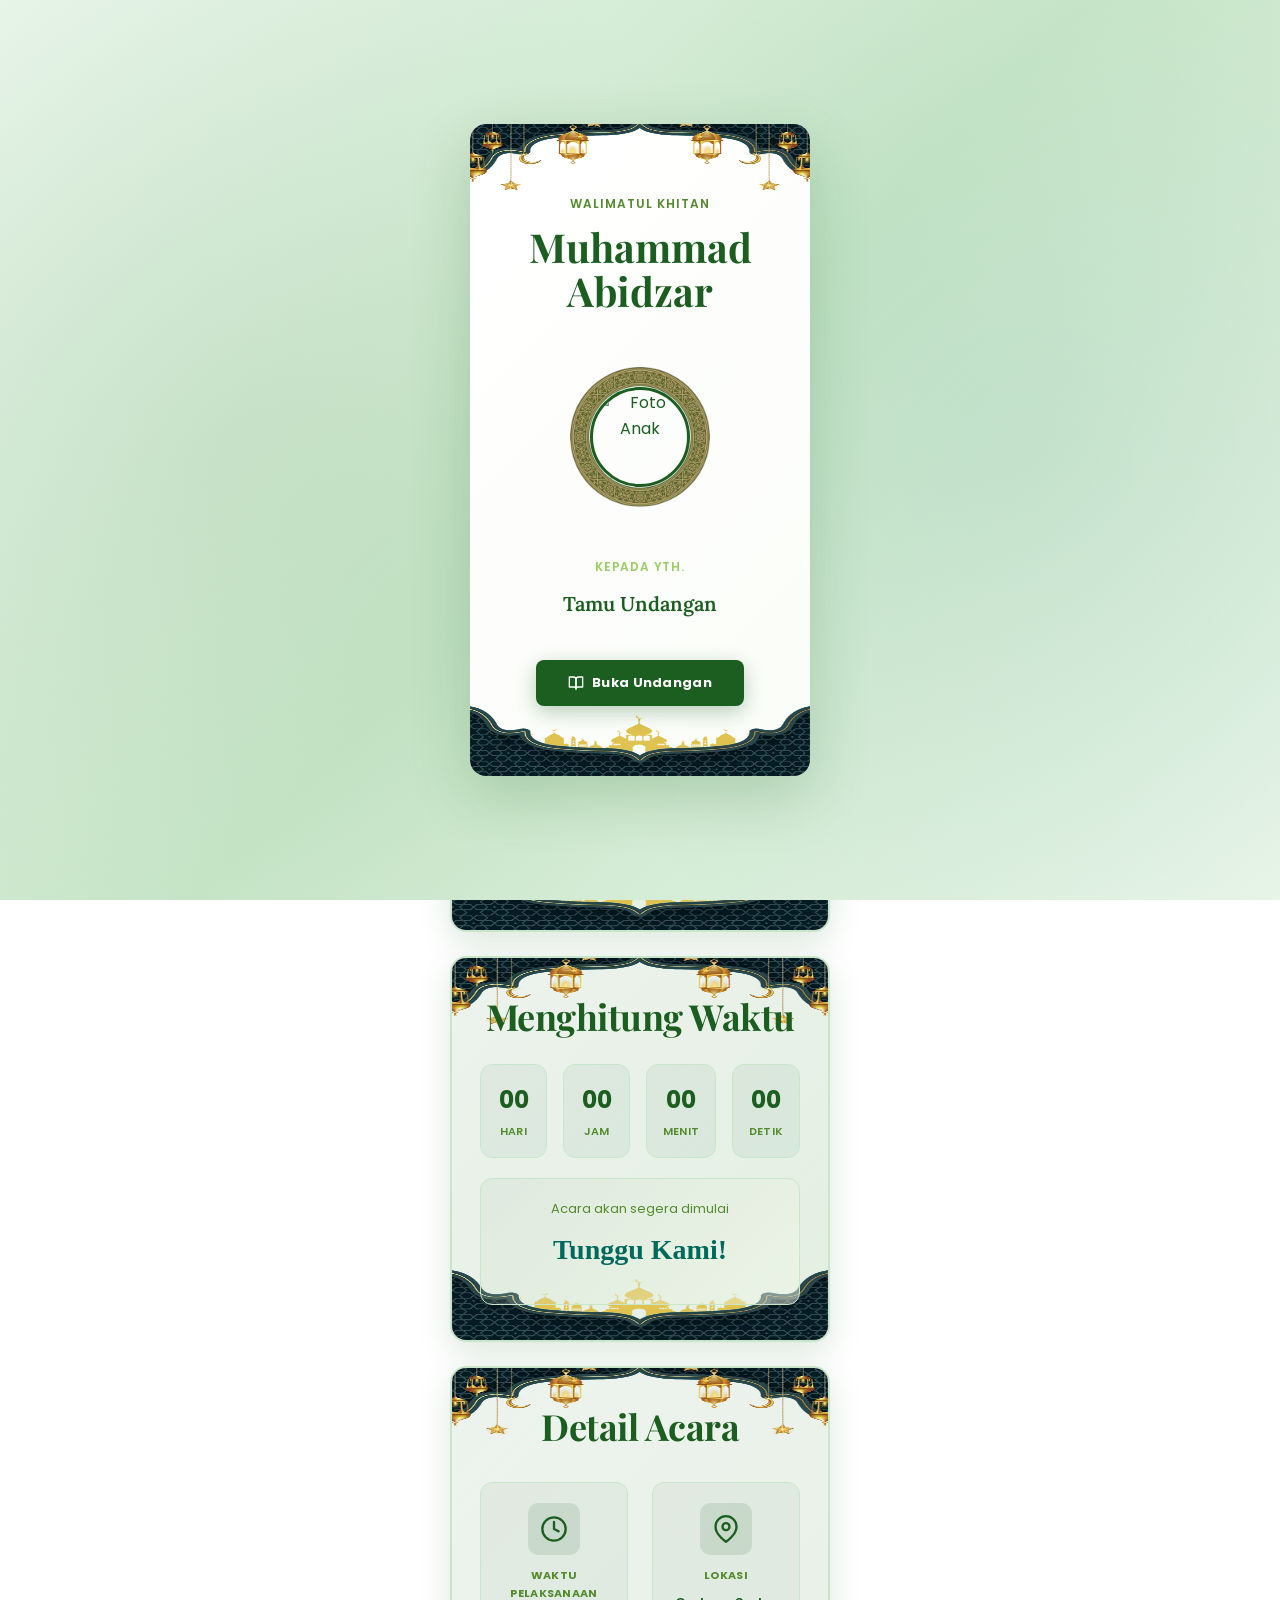
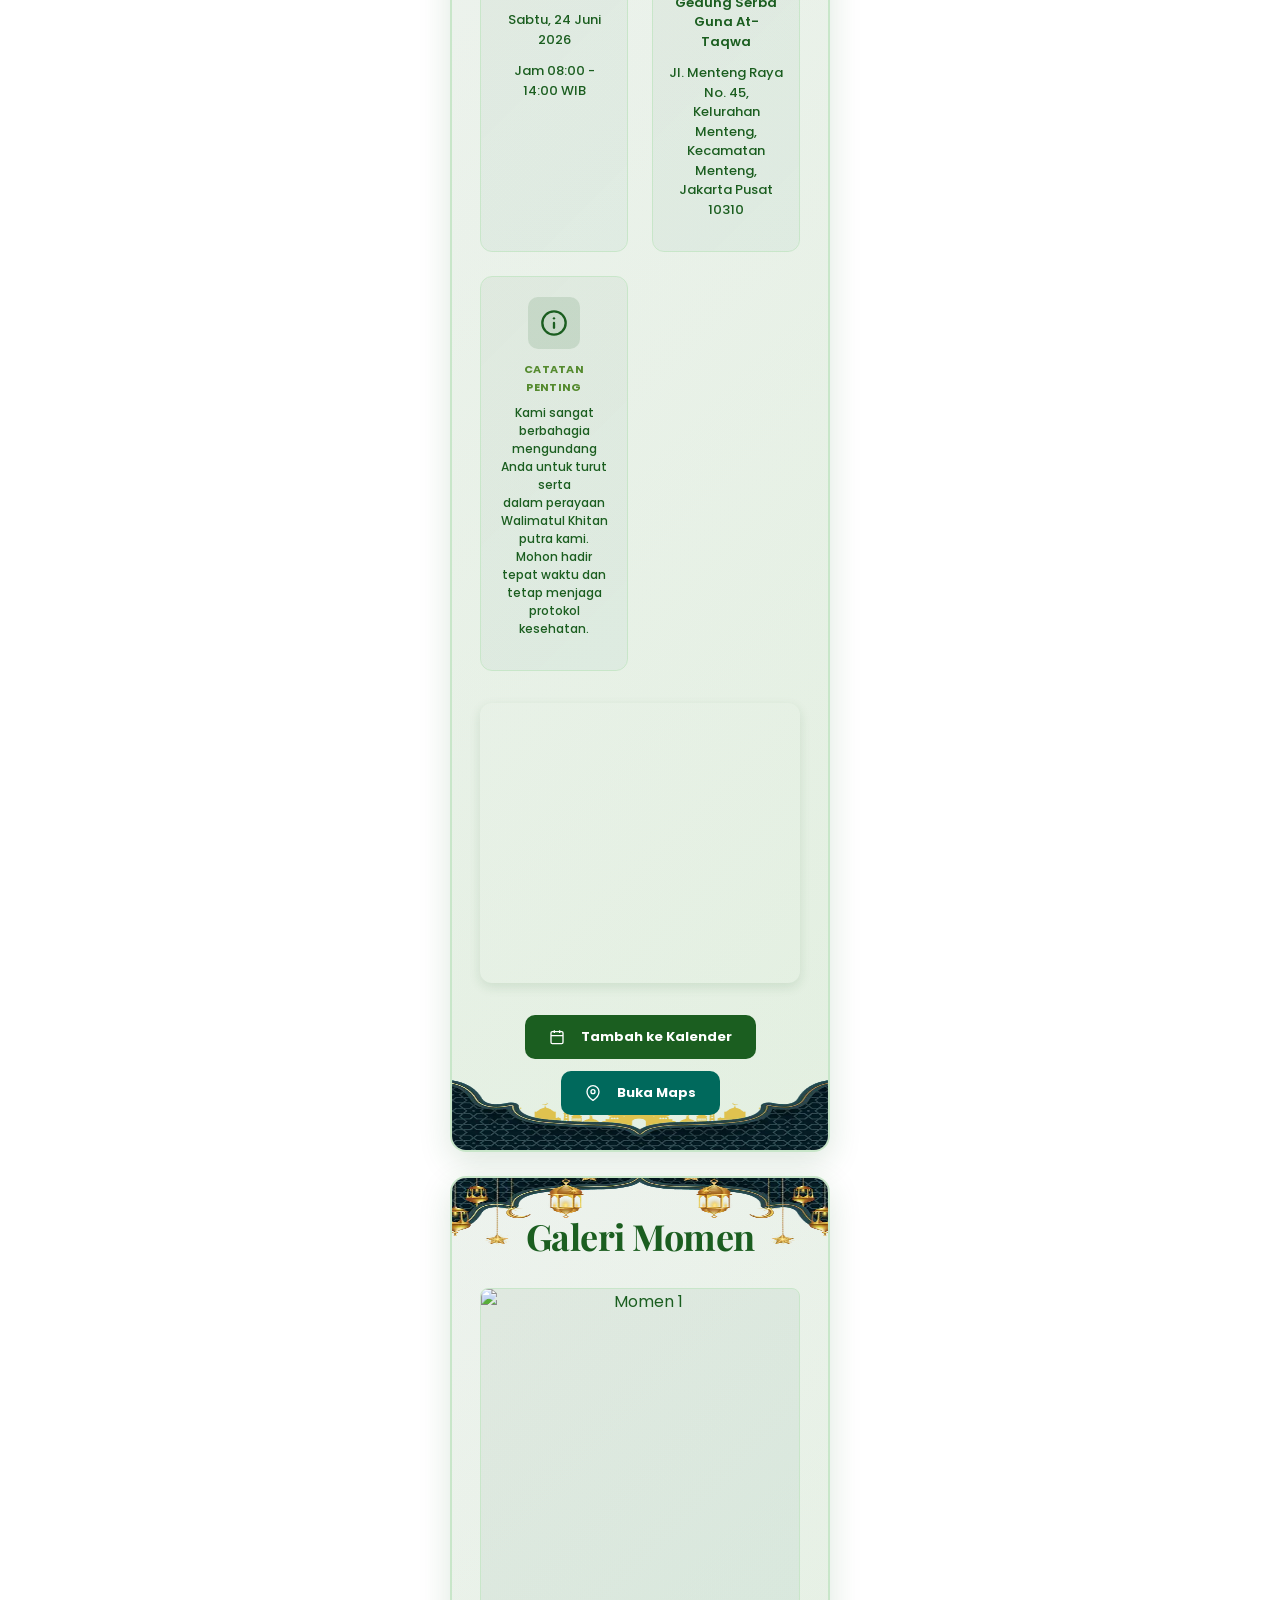
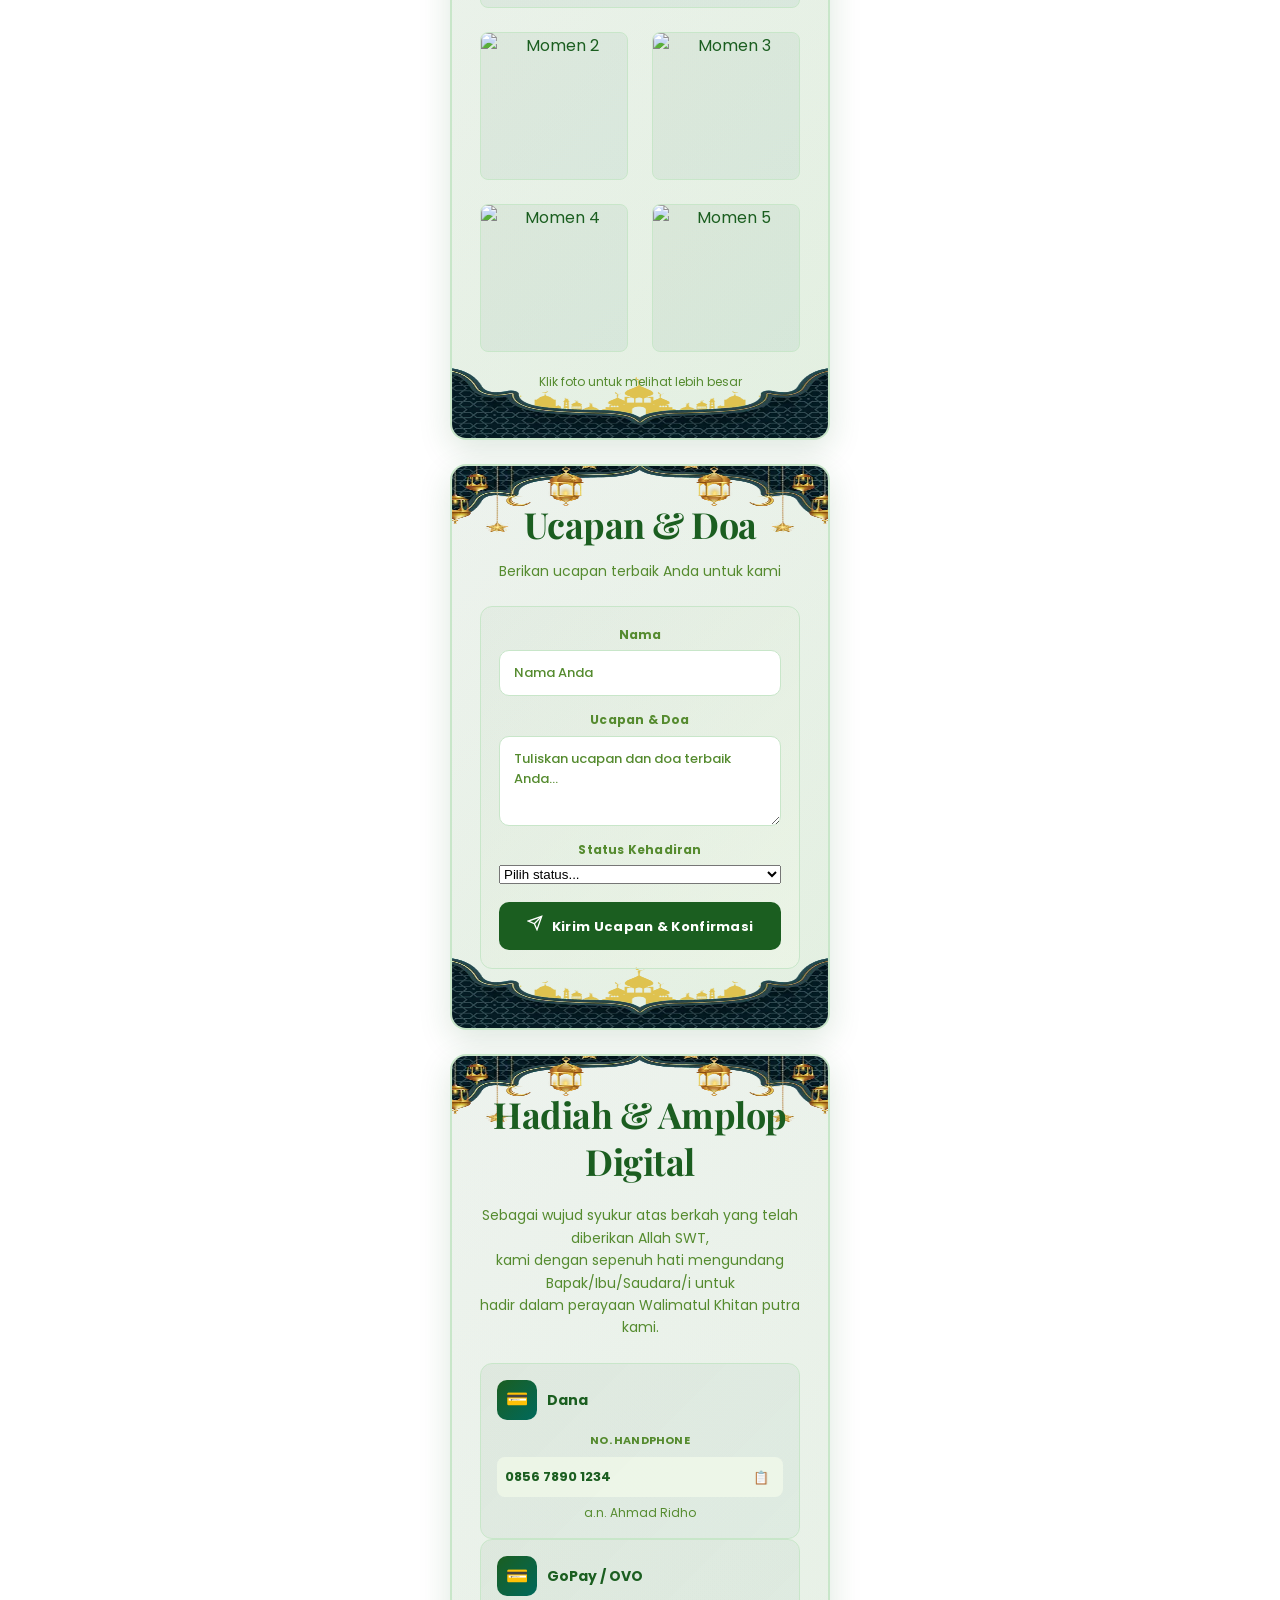
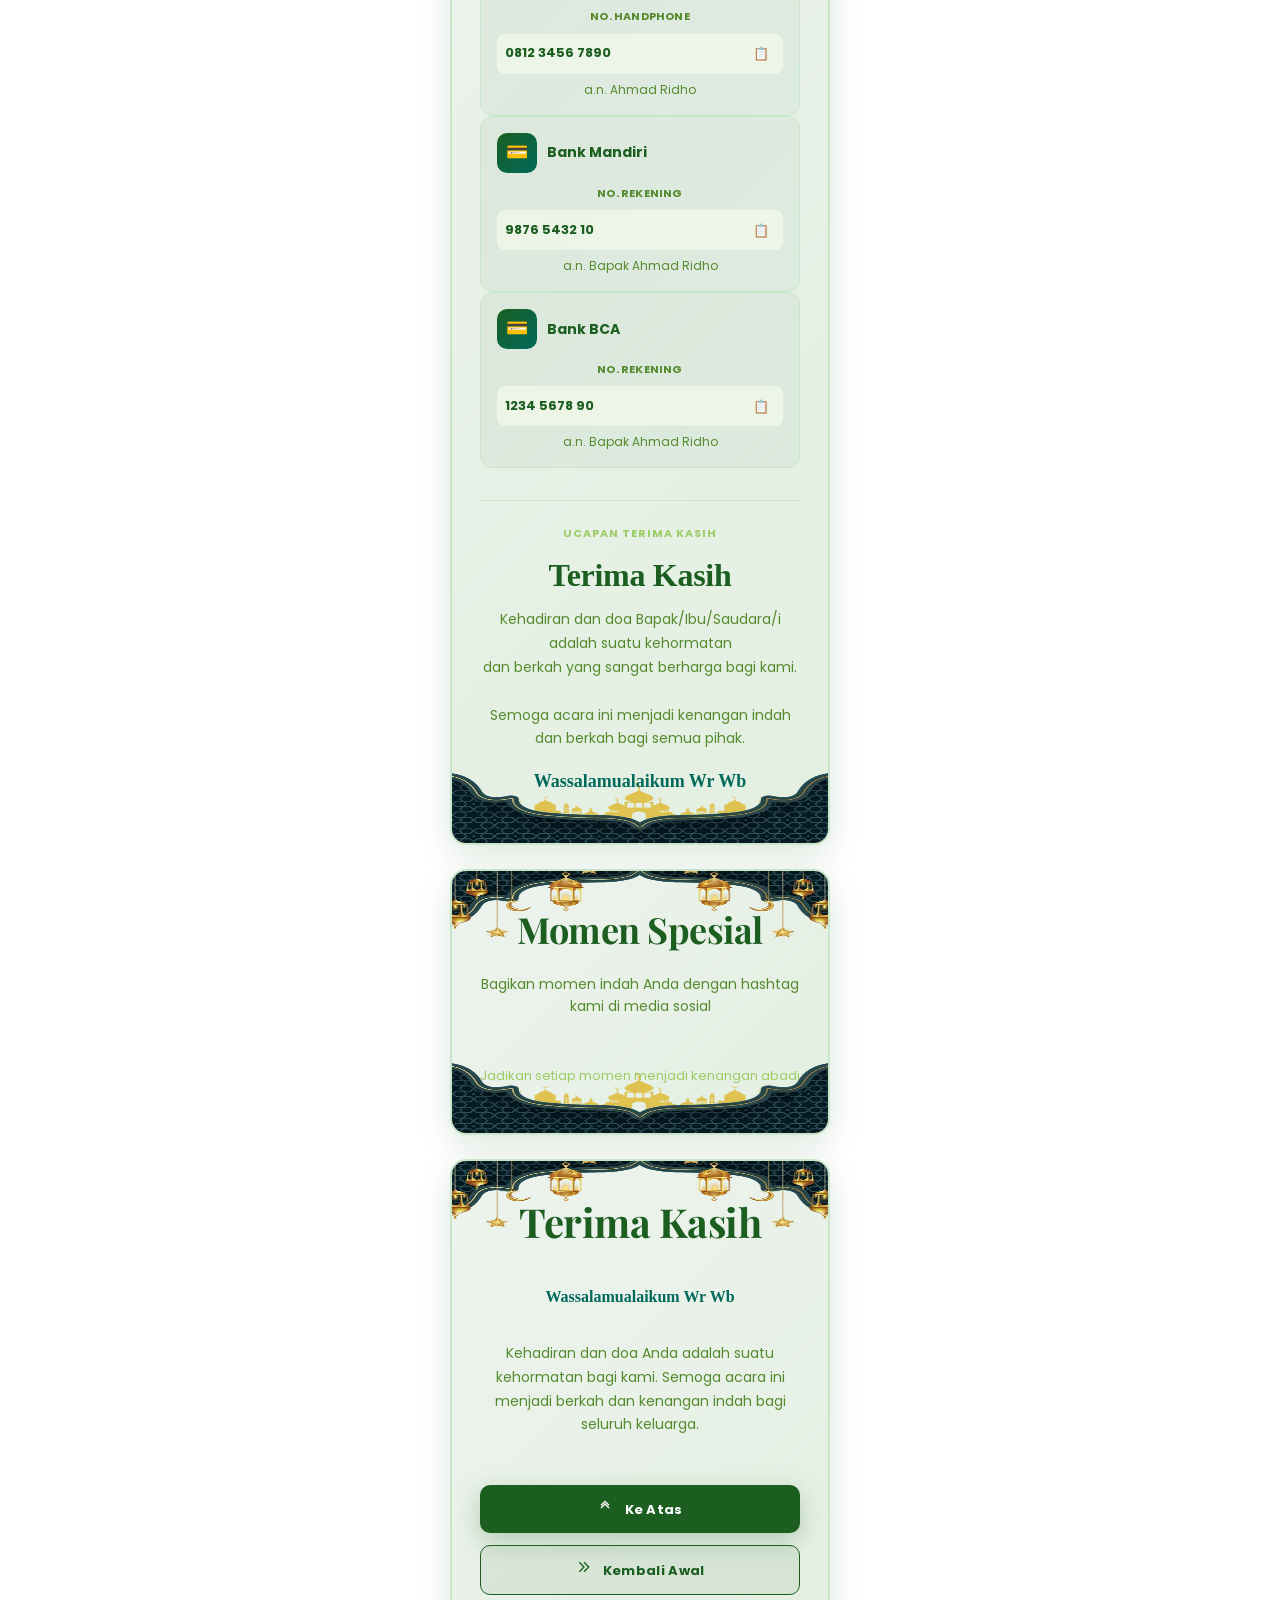
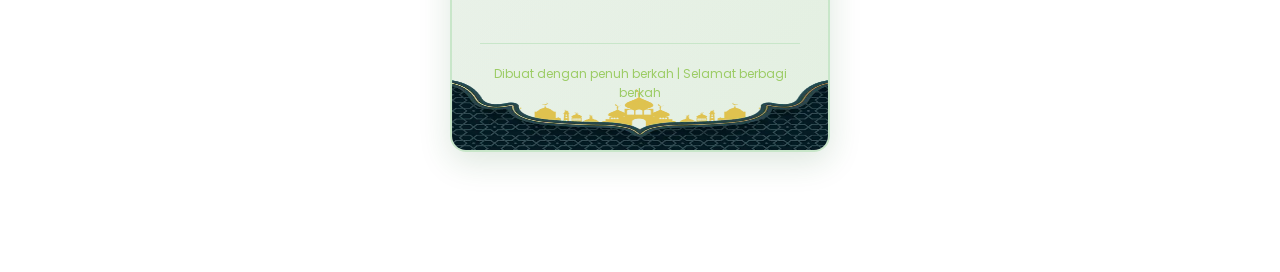
==== commit 2603fa7e: "khitanan-002" ====
--- a/index.html
+++ b/index.html
@@ -136,6 +136,14 @@
     <script src="js/ui-controls.js"></script>
     <script src="js/main.js"></script>
     <script src="js/data-renderer.js"></script>
+    
+    <!-- Firebase CDN (Compat) -->
+    <script src="js/firebase-config.js"></script>
+    <script src="https://www.gstatic.com/firebasejs/12.15.0/firebase-app-compat.js"></script>
+    <script src="https://www.gstatic.com/firebasejs/12.15.0/firebase-firestore-compat.js"></script>
+    
+    <!-- RSVP Integration -->
+    <script src="js/rsvp.js"></script>
 
 </body>
 
--- a/css/section5.css
+++ b/css/section5.css
@@ -136,6 +136,7 @@
     align-items: center;
     gap: 6px;
     font-family: 'Poppins', sans-serif;
+    justify-content: space-between;
 }
 
 .wish-name-icon {
@@ -152,6 +153,32 @@
     font-weight: 700;
 }
 
+.wish-status {
+    display: inline-block;
+    font-size: 10px;
+    font-weight: 700;
+    padding: 4px 10px;
+    border-radius: 20px;
+    text-transform: uppercase;
+    letter-spacing: 0.3px;
+    flex-shrink: 0;
+}
+
+.wish-status.hadir {
+    background: #c8e6c9;
+    color: #1b5e20;
+}
+
+.wish-status.belum-pasti {
+    background: #ffe0b2;
+    color: #f57c00;
+}
+
+.wish-status.tidak-hadir {
+    background: #f0f4c3;
+    color: #827717;
+}
+
 .wish-message {
     font-size: 13px;
     color: var(--text-soft);
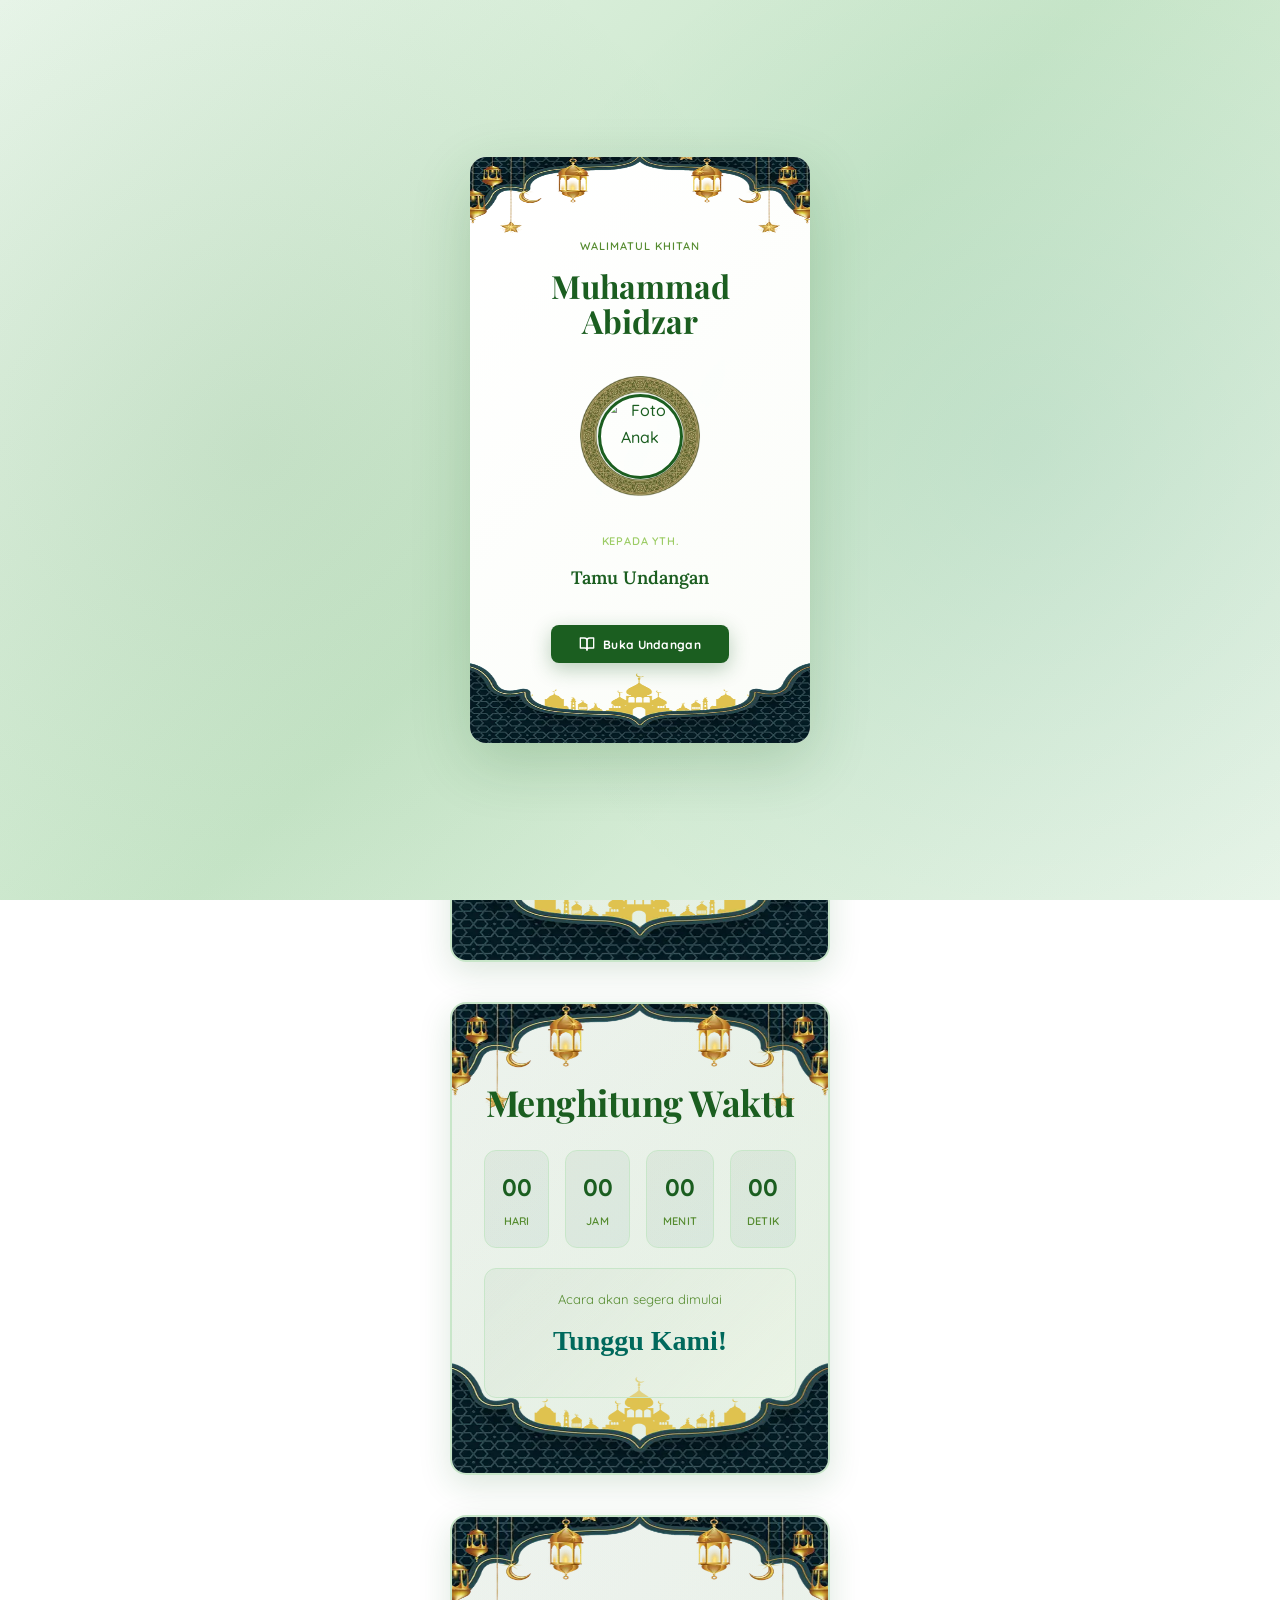
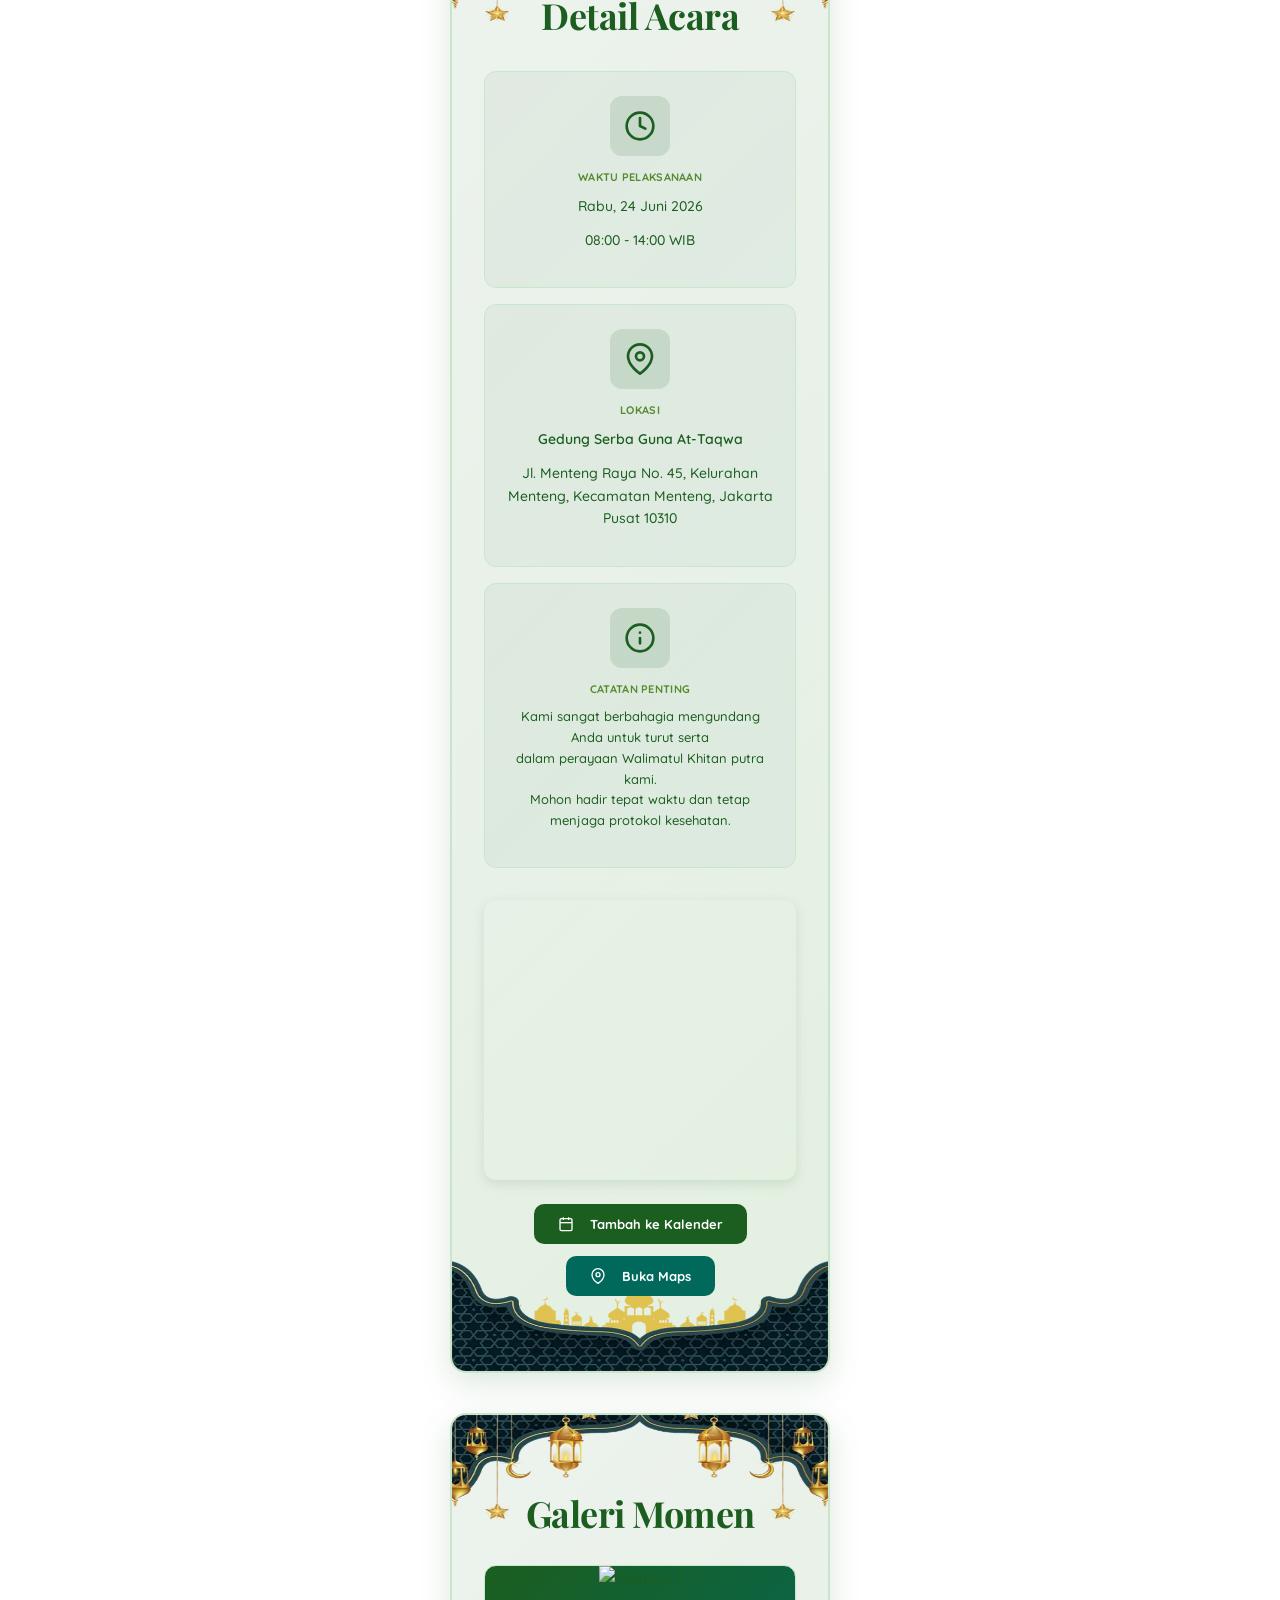
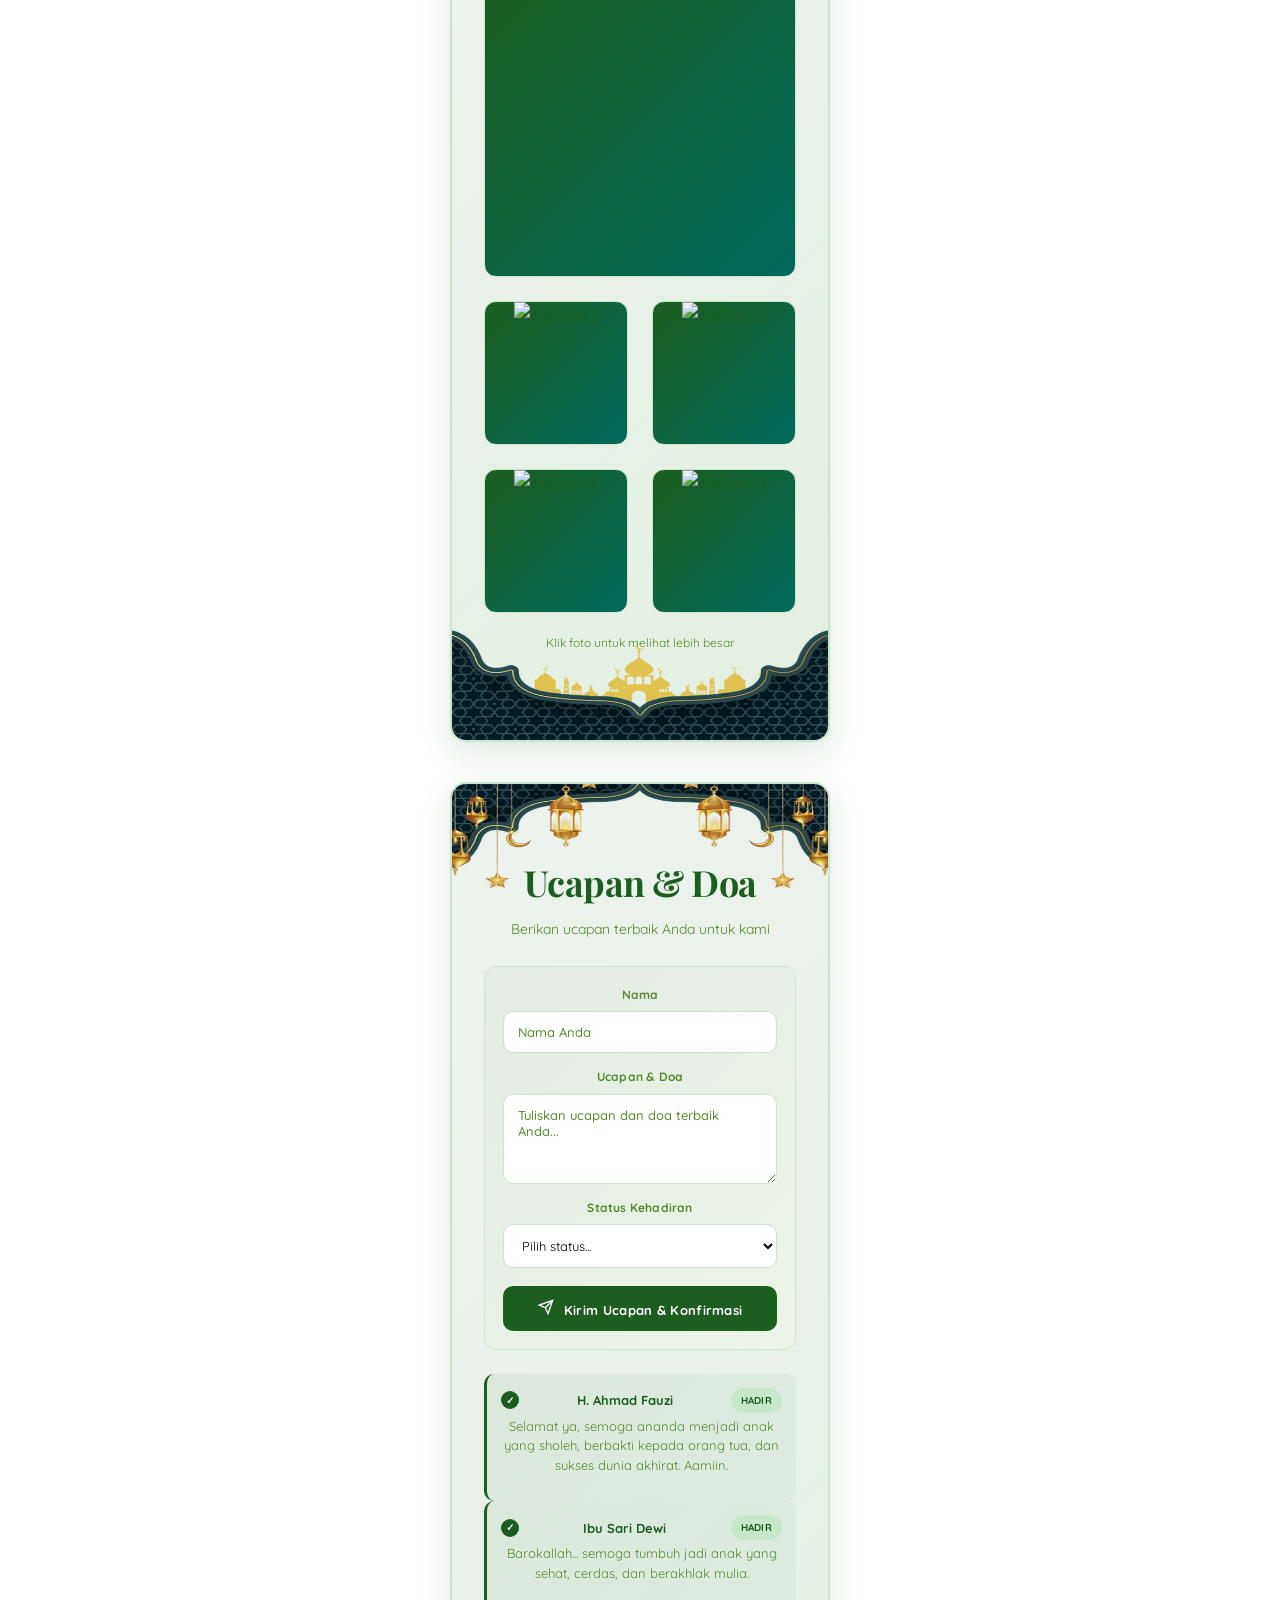
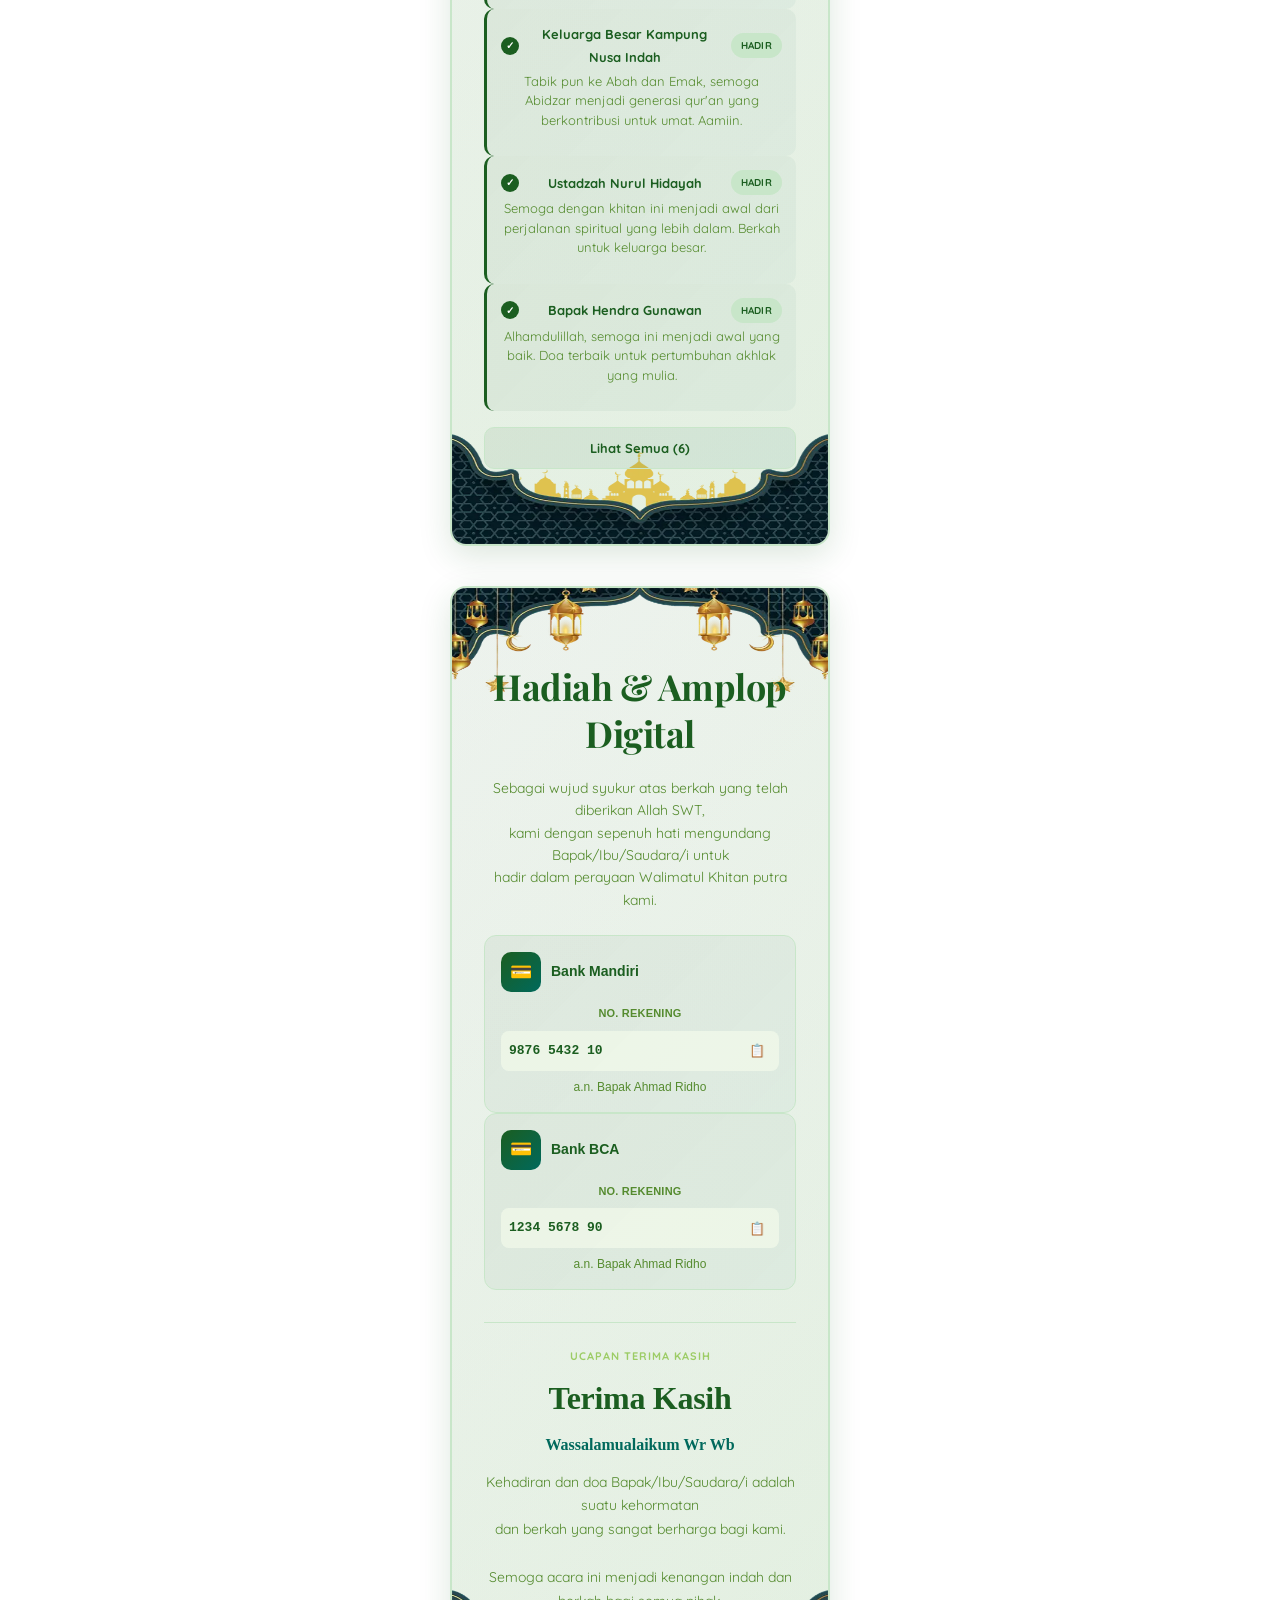
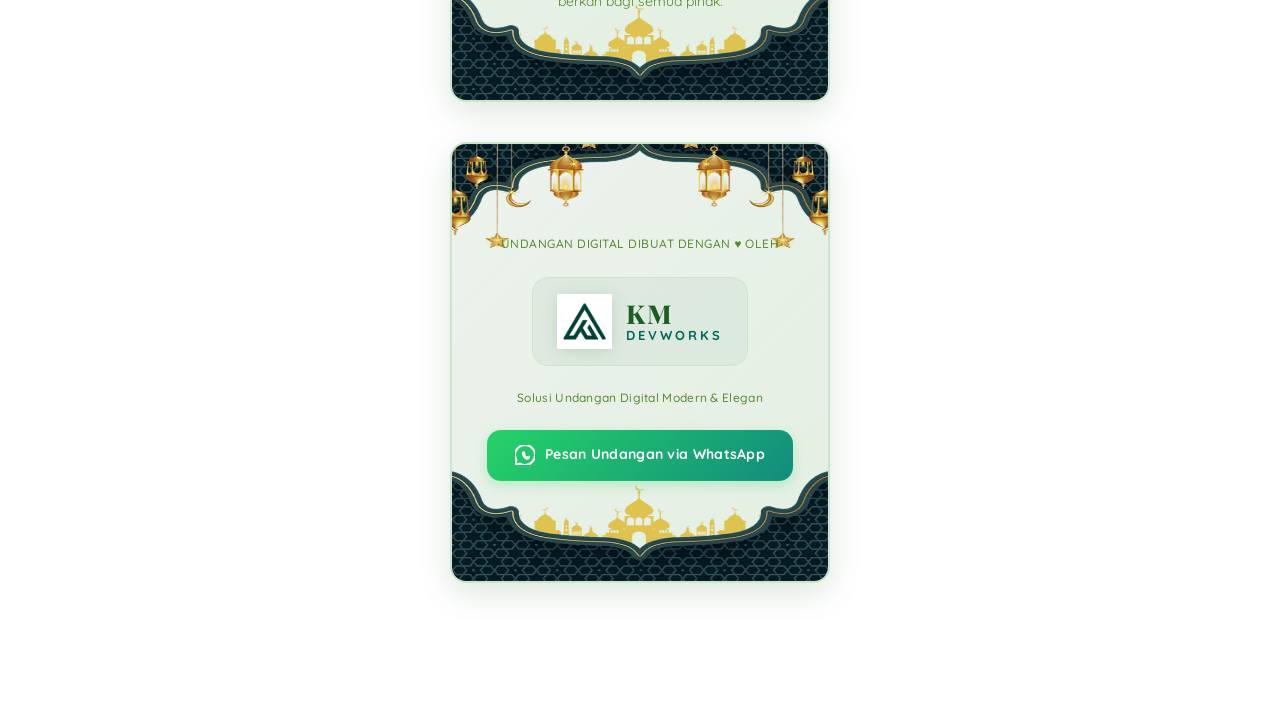
==== commit caa1884f: "khitanan-002" ====
--- a/index.html
+++ b/index.html
@@ -6,10 +6,10 @@
     <meta name="viewport" content="width=device-width, initial-scale=1.0">
     <title>Walimatul Khitan - Modern Design</title>
 
-    <!-- Google Fonts - Modern & Fresh -->
+    <!-- Google Fonts - Clean & Modern -->
     <link rel="preconnect" href="https://fonts.googleapis.com">
     <link rel="preconnect" href="https://fonts.gstatic.com" crossorigin>
-    <link href="https://fonts.googleapis.com/css2?family=Poppins:wght@300;400;500;600;700&family=Playfair+Display:wght@600;700;800&family=Lora:wght@400;500;600&display=swap"
+    <link href="https://fonts.googleapis.com/css2?family=Quicksand:wght@400;500;600;700&family=Playfair+Display:wght@600;700;800&family=Lora:wght@400;500;600&display=swap"
           rel="stylesheet">
 
     <!-- Base & shared styles -->
@@ -33,7 +33,6 @@
     <link rel="stylesheet" href="css/section5.css">
     <link rel="stylesheet" href="css/section6.css">
     <link rel="stylesheet" href="css/section7.css">
-    <link rel="stylesheet" href="css/section8.css">
 </head>
 
 <body class="cover-active">
--- a/css/base.css
+++ b/css/base.css
@@ -3,7 +3,7 @@
    Variables, reset, body, card, decorations
    ============================================== */
 
-@import url('https://fonts.googleapis.com/css2?family=Poppins:wght@300;400;500;600;700&family=Playfair+Display:wght@600;700;800&family=Lora:wght@400;500;600&display=swap');
+@import url('https://fonts.googleapis.com/css2?family=Quicksand:wght@400;500;600;700&family=Playfair+Display:wght@600;700;800&family=Lora:wght@400;500;600&display=swap');
 
 :root {
     /* Islamic Green Palette */
@@ -59,9 +59,9 @@
 body {
     background: linear-gradient(135deg, #f1f8e9 0%, #e8f5e9 50%, #f1f8e9 100%);
     min-height: 100vh;
-    font-family: 'Poppins', -apple-system, BlinkMacSystemFont, 'Segoe UI', sans-serif;
+    font-family: 'Quicksand', -apple-system, BlinkMacSystemFont, 'Segoe UI', sans-serif;
     color: var(--text-dark);
-    font-weight: 400;
+    font-weight: 500;
     position: relative;
     z-index: 0;
     
@@ -100,8 +100,8 @@
     border-radius: 16px;
     box-shadow: var(--shadow-lg);
     overflow: hidden;
-    margin-bottom: 12px;
-    margin-top: 12px;
+    margin-bottom: 20px;
+    margin-top: 20px;
     backdrop-filter: blur(4px);
     border: 2px solid var(--border-light);
     transition: all 0.4s cubic-bezier(0.4, 0, 0.2, 1);
@@ -173,7 +173,7 @@
 /* Top decoration - nempel rapat ke atas */
 .floral.top {
     top: 0;
-    height: 70px;
+    height: 110px;
     background-image: url('../assets/top.png');
     background-size: 100% 100%;
     background-position: top center;
@@ -182,7 +182,7 @@
 /* Bottom decoration - nempel rapat ke bawah */
 .floral.bottom {
     bottom: 0;
-    height: 70px;
+    height: 110px;
     background-image: url('../assets/bottom.png');
     background-size: 100% 100%;
     background-position: bottom center;
@@ -192,7 +192,7 @@
 .section-inner {
     position: relative;
     z-index: 3;
-    padding: 35px 28px 35px;
+    padding: 75px 32px 75px;
     text-align: center;
 }
 
--- a/css/typography.css
+++ b/css/typography.css
@@ -48,10 +48,10 @@
     letter-spacing: 0px;
 }
 
-/* Body text - Poppins (Modern & Clean) */
+/* Body text - Quicksand (Modern & Clean) */
 body, p, li, span {
-    font-family: 'Poppins', -apple-system, BlinkMacSystemFont, 'Segoe UI', sans-serif;
-    line-height: 1.6;
+    font-family: 'Quicksand', -apple-system, BlinkMacSystemFont, 'Segoe UI', sans-serif;
+    line-height: 1.7;
 }
 
 p {
@@ -115,7 +115,7 @@
     letter-spacing: 0.8px;
     text-transform: uppercase;
     color: var(--text-soft);
-    font-family: 'Poppins', sans-serif;
+    font-family: 'Quicksand', sans-serif;
 }
 
 .label-sm {
@@ -124,7 +124,7 @@
     letter-spacing: 1px;
     text-transform: uppercase;
     color: var(--text-lighter);
-    font-family: 'Poppins', sans-serif;
+    font-family: 'Quicksand', sans-serif;
 }
 
 /* Islamic verse style */
--- a/css/animations.css
+++ b/css/animations.css
@@ -235,6 +235,14 @@
     animation: scaleIn 0.5s cubic-bezier(0.4, 0, 0.2, 1);
 }
 
+.anim-slide-in-up {
+    animation: fadeInUp 0.6s cubic-bezier(0.4, 0, 0.2, 1);
+}
+
+.anim-fade-in-up {
+    animation: fadeInUp 0.6s cubic-bezier(0.4, 0, 0.2, 1);
+}
+
 .anim {
     opacity: 0;
 }
--- a/css/cover.css
+++ b/css/cover.css
@@ -93,7 +93,7 @@
     left: 0;
     right: 0;
     width: 100%;
-    height: 70px;
+    height: 80px;
     z-index: 2;
     pointer-events: none;
     background-image: url('../assets/top.png');
@@ -112,7 +112,7 @@
     left: 0;
     right: 0;
     width: 100%;
-    height: 70px;
+    height: 80px;
     z-index: 2;
     pointer-events: none;
     background-image: url('../assets/bottom.png');
@@ -129,14 +129,14 @@
 #cover-content {
     position: relative;
     z-index: 2;
-    padding: 70px 32px 70px;
+    padding: 80px 28px 80px;
     text-align: center;
 }
 
 #cv-event-label {
-    font-family: 'Poppins', sans-serif;
+    font-family: 'Quicksand', sans-serif;
     font-weight: 600;
-    font-size: 12px;
+    font-size: 11px;
     color: var(--text-soft);
     letter-spacing: 1px;
     text-transform: uppercase;
@@ -145,10 +145,10 @@
 
 #cv-name-cursive {
     font-family: 'Playfair Display', serif;
-    font-size: 40px;
+    font-size: 32px;
     font-weight: 700;
     color: var(--primary);
-    margin-top: 8px;
+    margin-top: 6px;
     line-height: 1.1;
     animation: fadeInUp 0.7s ease 0.3s backwards;
 }
@@ -156,9 +156,9 @@
 /* ── Foto bulat dengan frame ── */
 .cv-photo-wrap {
     position: relative;
-    width: 200px;
-    height: 200px;
-    margin: 24px auto 20px;
+    width: 160px;
+    height: 160px;
+    margin: 18px auto 16px;
     display: flex;
     align-items: center;
     justify-content: center;
@@ -167,8 +167,8 @@
 
 .cv-photo-frame {
     position: relative;
-    width: 140px;
-    height: 140px;
+    width: 120px;
+    height: 120px;
     background-image: url('../assets/frame.png');
     background-size: contain;
     background-repeat: no-repeat;
@@ -180,8 +180,8 @@
 }
 
 .cv-photo-img {
-    width: 100px;
-    height: 100px;
+    width: 85px;
+    height: 85px;
     border-radius: 50%;
     object-fit: cover;
     border: 3px solid var(--accent);
@@ -190,8 +190,8 @@
 
 /* ── Teks tamu ── */
 #cv-kepada {
-    font-family: 'Poppins', sans-serif;
-    font-size: 12px;
+    font-family: 'Quicksand', sans-serif;
+    font-size: 11px;
     color: var(--text-lighter);
     letter-spacing: 0.8px;
     text-transform: uppercase;
@@ -202,9 +202,9 @@
 #cv-tamu {
     font-family: 'Lora', serif;
     font-weight: 600;
-    font-size: 20px;
+    font-size: 18px;
     color: var(--text-dark);
-    margin-top: 6px;
+    margin-top: 4px;
     animation: fadeInUp 0.7s ease 0.55s backwards;
 }
 
@@ -216,13 +216,13 @@
     gap: 8px;
     background: var(--accent);
     color: white;
-    font-family: 'Poppins', sans-serif;
-    font-size: 13px;
+    font-family: 'Quicksand', sans-serif;
+    font-size: 12px;
     font-weight: 700;
-    padding: 13px 32px;
+    padding: 11px 28px;
     border: none;
     border-radius: 8px;
-    margin-top: 28px;
+    margin-top: 20px;
     cursor: pointer;
     letter-spacing: 0.3px;
     box-shadow: 0 6px 20px rgba(27, 94, 32, 0.30);
--- a/css/section1.css
+++ b/css/section1.css
@@ -43,7 +43,7 @@
     line-height: 1.7;
     margin-bottom: 32px;
     animation: fadeInUp 0.8s cubic-bezier(0.4, 0, 0.2, 1) 0.2s backwards;
-    font-family: 'Poppins', sans-serif;
+    font-family: 'Quicksand', sans-serif;
 }
 
 /* ── Foto dengan frame ── */
@@ -98,7 +98,7 @@
     border: none;
     cursor: pointer;
     transition: all 0.3s cubic-bezier(0.4, 0, 0.2, 1);
-    font-family: 'Poppins', sans-serif;
+    font-family: 'Quicksand', sans-serif;
 }
 
 .s1-btn-primary {
--- a/css/section2.css
+++ b/css/section2.css
@@ -39,7 +39,7 @@
     font-weight: 700;
     color: var(--primary);
     margin-bottom: 4px;
-    font-family: 'Poppins', sans-serif;
+    font-family: 'Quicksand', sans-serif;
 }
 
 .countdown-label {
@@ -48,7 +48,7 @@
     color: var(--text-soft);
     letter-spacing: 0.2px;
     text-transform: uppercase;
-    font-family: 'Poppins', sans-serif;
+    font-family: 'Quicksand', sans-serif;
 }
 
 .info-box {
@@ -64,7 +64,7 @@
     color: var(--text-soft);
     line-height: 1.6;
     margin-bottom: 8px;
-    font-family: 'Poppins', sans-serif;
+    font-family: 'Quicksand', sans-serif;
 }
 
 .info-highlight {
--- a/css/section3.css
+++ b/css/section3.css
@@ -9,11 +9,11 @@
     gap: 24px;
 }
 
-/* Event Grid - 3 column layout */
+/* Event Grid - Single column layout */
 .event-grid {
     display: grid;
-    grid-template-columns: repeat(auto-fit, minmax(120px, 1fr));
-    gap: 24px;
+    grid-template-columns: 1fr;
+    gap: 16px;
     margin-bottom: 24px;
 }
 
@@ -22,7 +22,7 @@
     flex-direction: column;
     align-items: center;
     text-align: center;
-    padding: 20px 16px;
+    padding: 24px 20px;
     background: linear-gradient(135deg, rgba(27, 94, 32, 0.05) 0%, rgba(0, 105, 92, 0.04) 100%);
     border-radius: 12px;
     border: 1px solid var(--border-light);
@@ -37,20 +37,20 @@
 }
 
 .event-icon-box {
-    width: 52px;
-    height: 52px;
+    width: 60px;
+    height: 60px;
     display: flex;
     align-items: center;
     justify-content: center;
     background: rgba(27, 94, 32, 0.12);
-    border-radius: 10px;
+    border-radius: 12px;
     margin-bottom: 12px;
     flex-shrink: 0;
 }
 
 .event-icon-box svg {
-    width: 28px;
-    height: 28px;
+    width: 32px;
+    height: 32px;
 }
 
 .event-label {
@@ -59,20 +59,20 @@
     color: var(--text-soft);
     letter-spacing: 0.3px;
     text-transform: uppercase;
-    font-family: 'Poppins', sans-serif;
+    font-family: 'Quicksand', sans-serif;
     margin-bottom: 8px;
 }
 
 .event-text {
-    font-size: 13px;
+    font-size: 14px;
     font-weight: 500;
     color: var(--text-dark);
-    line-height: 1.5;
-    font-family: 'Poppins', sans-serif;
+    line-height: 1.6;
+    font-family: 'Quicksand', sans-serif;
 }
 
 /* Maps Container */
-.maps-container {
+.map-embed {
     width: 100%;
     border-radius: 12px;
     overflow: hidden;
@@ -80,10 +80,11 @@
     margin-bottom: 20px;
 }
 
-.maps-container iframe {
+.map-embed iframe {
     width: 100%;
-    min-height: 280px;
+    height: 280px;
     border: none;
+    display: block;
 }
 
 /* Action Buttons */
@@ -108,7 +109,7 @@
     font-weight: 700;
     cursor: pointer;
     transition: all 0.3s ease;
-    font-family: 'Poppins', sans-serif;
+    font-family: 'Quicksand', sans-serif;
     gap: 8px;
 }
 
@@ -132,28 +133,23 @@
     50% { transform: translateY(-3px); }
 }
 
-@media (max-width: 768px) {
-    .event-grid {
-        grid-template-columns: repeat(2, 1fr);
-    }
-}
-
 @media (max-width: 480px) {
-    .event-grid {
-        grid-template-columns: 1fr;
-    }
-
     .event-item {
-        padding: 16px;
+        padding: 20px 16px;
     }
 
     .event-icon-box {
-        width: 48px;
-        height: 48px;
+        width: 52px;
+        height: 52px;
     }
 
-    .maps-container iframe {
-        min-height: 240px;
+    .event-icon-box svg {
+        width: 28px;
+        height: 28px;
+    }
+
+    .map-embed iframe {
+        height: 240px;
     }
 
     .calendar-btn,
--- a/css/section5.css
+++ b/css/section5.css
@@ -24,7 +24,7 @@
 .ucapan-header p {
     font-size: 13px;
     color: var(--text-soft);
-    font-family: 'Poppins', sans-serif;
+    font-family: 'Quicksand', sans-serif;
 }
 
 /* Form Input */
@@ -50,24 +50,28 @@
     font-weight: 700;
     color: var(--text-soft);
     letter-spacing: 0.2px;
-    font-family: 'Poppins', sans-serif;
+    font-family: 'Quicksand', sans-serif;
 }
 
 .ucapan-form input,
-.ucapan-form textarea {
+.ucapan-form textarea,
+.ucapan-form select {
     background: white;
     border: 1.5px solid var(--border-light);
     padding: 12px 14px;
     font-size: 13px;
     border-radius: 10px;
     transition: all 0.3s ease;
-    font-family: 'Poppins', sans-serif;
+    font-family: 'Quicksand', sans-serif;
+    width: 100%;
 }
 
 .ucapan-form input:focus,
-.ucapan-form textarea:focus {
+.ucapan-form textarea:focus,
+.ucapan-form select:focus {
     border-color: var(--accent);
     box-shadow: 0 0 0 3px rgba(27, 94, 32, 0.08);
+    outline: none;
 }
 
 .ucapan-form textarea {
@@ -87,7 +91,7 @@
     transition: all 0.3s cubic-bezier(0.4, 0, 0.2, 1);
     letter-spacing: 0.3px;
     margin-top: 4px;
-    font-family: 'Poppins', sans-serif;
+    font-family: 'Quicksand', sans-serif;
 }
 
 .ucapan-btn:hover {
@@ -135,7 +139,7 @@
     display: flex;
     align-items: center;
     gap: 6px;
-    font-family: 'Poppins', sans-serif;
+    font-family: 'Quicksand', sans-serif;
     justify-content: space-between;
 }
 
@@ -184,7 +188,7 @@
     color: var(--text-soft);
     line-height: 1.5;
     font-weight: 400;
-    font-family: 'Poppins', sans-serif;
+    font-family: 'Quicksand', sans-serif;
 }
 
 @media (max-width: 480px) {
@@ -199,6 +203,117 @@
     .wish-message {
         font-size: 12px;
     }
+}
+
+/* See More Button */
+.see-more-btn {
+    width: 100%;
+    padding: 12px 20px;
+    margin-top: 16px;
+    background: linear-gradient(135deg, rgba(27, 94, 32, 0.08) 0%, rgba(0, 105, 92, 0.08) 100%);
+    border: 1.5px solid var(--border-light);
+    border-radius: 10px;
+    color: var(--primary);
+    font-size: 13px;
+    font-weight: 700;
+    cursor: pointer;
+    transition: all 0.3s cubic-bezier(0.4, 0, 0.2, 1);
+    font-family: 'Quicksand', sans-serif;
+}
+
+.see-more-btn:hover {
+    background: linear-gradient(135deg, rgba(27, 94, 32, 0.12) 0%, rgba(0, 105, 92, 0.12) 100%);
+    border-color: var(--primary-light);
+    transform: translateY(-2px);
+    box-shadow: 0 4px 12px rgba(27, 94, 32, 0.15);
+}
+
+/* Modal Styles */
+.modal-overlay {
+    position: fixed;
+    inset: 0;
+    background: rgba(0, 0, 0, 0.5);
+    display: flex;
+    align-items: center;
+    justify-content: center;
+    z-index: 2000;
+    opacity: 0;
+    visibility: hidden;
+    transition: all 0.3s cubic-bezier(0.4, 0, 0.2, 1);
+    padding: 20px;
+}
+
+.modal-overlay.show {
+    opacity: 1;
+    visibility: visible;
+}
+
+.modal-content {
+    background: white;
+    border-radius: 16px;
+    width: 100%;
+    max-width: 400px;
+    max-height: 80vh;
+    overflow: hidden;
+    display: flex;
+    flex-direction: column;
+    box-shadow: 0 20px 60px rgba(0, 0, 0, 0.3);
+    transform: scale(0.9) translateY(20px);
+    transition: all 0.3s cubic-bezier(0.4, 0, 0.2, 1);
+}
+
+.modal-overlay.show .modal-content {
+    transform: scale(1) translateY(0);
+}
+
+.modal-header {
+    padding: 20px;
+    border-bottom: 1px solid var(--border-light);
+    display: flex;
+    align-items: center;
+    justify-content: space-between;
+    background: linear-gradient(135deg, #f1f8e9 0%, #e8f5e9 100%);
+}
+
+.modal-header h3 {
+    font-family: 'Playfair Display', serif;
+    color: var(--primary);
+    font-size: 20px;
+    margin: 0;
+}
+
+.modal-close {
+    width: 36px;
+    height: 36px;
+    border: none;
+    background: rgba(27, 94, 32, 0.1);
+    border-radius: 50%;
+    font-size: 24px;
+    color: var(--primary);
+    cursor: pointer;
+    display: flex;
+    align-items: center;
+    justify-content: center;
+    transition: all 0.3s ease;
+    line-height: 1;
+}
+
+.modal-close:hover {
+    background: var(--primary);
+    color: white;
+    transform: rotate(90deg);
+}
+
+.modal-body {
+    padding: 20px;
+    overflow-y: auto;
+    display: flex;
+    flex-direction: column;
+    gap: 12px;
+}
+
+.modal-body .wish-item {
+    animation: none !important;
 }
 
 @keyframes slideInUp {
--- a/css/section6.css
+++ b/css/section6.css
@@ -153,7 +153,7 @@
     font-size: 11px;
     color: var(--text-soft);
     line-height: 1.4;
-    font-family: 'Poppins', sans-serif;
+    font-family: 'Quicksand', sans-serif;
 }
 
 @media (max-width: 480px) {
--- a/css/section7.css
+++ b/css/section7.css
@@ -1,67 +1,212 @@
 /* ==============================================
-   SECTION 7 — Gallery/Album
-   Islamic Theme Green
+   SECTION 7 — Footer & Credit
+   Islamic Green Theme
    ============================================== */
 
 #section-7 {
     display: flex;
     flex-direction: column;
-    gap: 16px;
-}
-
-#gallery-list {
-    display: grid;
-    grid-template-columns: repeat(2, 1fr);
-    gap: 12px;
-    margin-bottom: 20px;
-}
-
-.gallery-item {
-    position: relative;
-    width: 100%;
-    aspect-ratio: 1;
-    border-radius: 8px;
-    overflow: hidden;
-    background: linear-gradient(135deg, rgba(27, 94, 32, 0.06) 0%, rgba(0, 105, 92, 0.06) 100%);
-    border: 1px solid var(--border-light);
-    transition: all 0.3s ease;
-    display: flex;
+    gap: 0;
+    padding-top: 40px;
+    padding-bottom: 40px;
+}
+
+/* Footer Inner Padding */
+.footer-inner {
+    padding: 50px 32px 60px !important;
+    display: flex;
+    flex-direction: column;
     align-items: center;
     justify-content: center;
-    cursor: pointer;
-}
-
-.gallery-item:hover {
+    gap: 22px;
+}
+
+/* Credit Text */
+.credit-text {
+    font-family: 'Quicksand', sans-serif;
+    font-size: 12px;
+    color: var(--text-soft);
+    margin: 0;
+    font-weight: 500;
+    letter-spacing: 0.5px;
+    text-transform: uppercase;
+}
+
+/* Credit Header (Logo + Brand) */
+.credit-header {
+    display: flex;
+    align-items: center;
+    gap: 14px;
+    padding: 16px 24px;
+    background: linear-gradient(135deg, rgba(27, 94, 32, 0.05) 0%, rgba(0, 105, 92, 0.05) 100%);
+    border-radius: 16px;
+    border: 1px solid var(--border-light);
+}
+
+.credit-logo {
+    width: 55px;
+    height: auto;
+    max-height: 55px;
+    object-fit: contain;
+    filter: drop-shadow(0 2px 8px rgba(27, 94, 32, 0.15));
+    transition: transform 0.3s ease;
+}
+
+.credit-logo:hover {
     transform: scale(1.05);
-    box-shadow: 0 8px 20px rgba(27, 94, 32, 0.12);
-    border-color: var(--primary-light);
-}
-
-.gallery-item img {
-    width: 100%;
-    height: 100%;
-    object-fit: cover;
-    border-radius: 8px;
-}
-
-.gallery-item-placeholder {
-    width: 60%;
-    height: 60%;
-    background: rgba(27, 94, 32, 0.1);
-    border-radius: 8px;
+}
+
+/* Credit Brand Inline */
+.credit-brand-inline {
+    display: flex;
+    flex-direction: column;
+    align-items: flex-start;
+    gap: 2px;
+}
+
+.brand-km {
+    color: var(--primary);
+    font-family: 'Playfair Display', serif;
+    font-size: 26px;
+    font-weight: 800;
+    letter-spacing: 1.5px;
+    line-height: 1;
+}
+
+.brand-devworks {
+    color: var(--secondary);
+    font-family: 'Quicksand', sans-serif;
+    font-size: 13px;
+    font-weight: 700;
+    letter-spacing: 3px;
+    text-transform: uppercase;
+    line-height: 1;
+}
+
+/* Credit Tagline */
+.credit-tagline {
+    font-family: 'Quicksand', sans-serif;
+    font-size: 12px;
+    color: var(--text-soft);
+    font-weight: 500;
+    letter-spacing: 0.3px;
+    margin: 0;
+}
+
+/* WhatsApp Button */
+.wa-button {
     display: flex;
     align-items: center;
     justify-content: center;
-    color: var(--text-soft);
-    font-size: 28px;
+    gap: 10px;
+    padding: 13px 28px;
+    background: linear-gradient(135deg, #25D366 0%, #128C7E 100%);
+    color: white;
+    text-decoration: none;
+    border-radius: 14px;
+    font-family: 'Quicksand', sans-serif;
+    font-size: 14px;
+    font-weight: 700;
+    letter-spacing: 0.3px;
+    box-shadow: 0 4px 12px rgba(37, 211, 102, 0.25);
+    transition: all 0.3s ease;
+}
+
+.wa-button:hover {
+    transform: translateY(-2px) scale(1.02);
+    box-shadow: 0 6px 16px rgba(37, 211, 102, 0.35);
+}
+
+.wa-button:active {
+    transform: translateY(0) scale(0.98);
+}
+
+.wa-icon {
+    width: 20px;
+    height: 20px;
+    stroke-width: 2.5;
+}
+
+/* Animations */
+.anim-fade {
+    opacity: 0;
+    animation: fadeIn 0.6s ease forwards;
+}
+
+.anim-fade-in-up {
+    opacity: 0;
+    transform: translateY(20px);
+    animation: fadeInUp 0.6s ease forwards;
+}
+
+.anim-scale {
+    opacity: 0;
+    transform: scale(0.9);
+    animation: scaleIn 0.5s ease forwards;
+}
+
+@keyframes fadeIn {
+    to {
+        opacity: 1;
+    }
+}
+
+@keyframes fadeInUp {
+    to {
+        opacity: 1;
+        transform: translateY(0);
+    }
+}
+
+@keyframes scaleIn {
+    to {
+        opacity: 1;
+        transform: scale(1);
+    }
 }
 
 @media (max-width: 480px) {
-    #gallery-list {
-        grid-template-columns: repeat(2, 1fr);
-        gap: 10px;
-    }
-}
-
-</content>
-</invoke>+    .footer-inner {
+        padding: 45px 24px 55px !important;
+        gap: 20px;
+    }
+
+    .credit-text {
+        font-size: 11px;
+    }
+
+    .credit-header {
+        gap: 12px;
+        padding: 14px 20px;
+        border-radius: 14px;
+    }
+
+    .credit-logo {
+        width: 48px;
+        max-height: 48px;
+    }
+
+    .brand-km {
+        font-size: 22px;
+    }
+
+    .brand-devworks {
+        font-size: 11px;
+        letter-spacing: 2.5px;
+    }
+
+    .credit-tagline {
+        font-size: 11px;
+    }
+
+    .wa-button {
+        padding: 12px 24px;
+        font-size: 13px;
+        border-radius: 12px;
+    }
+
+    .wa-icon {
+        width: 18px;
+        height: 18px;
+    }
+}
